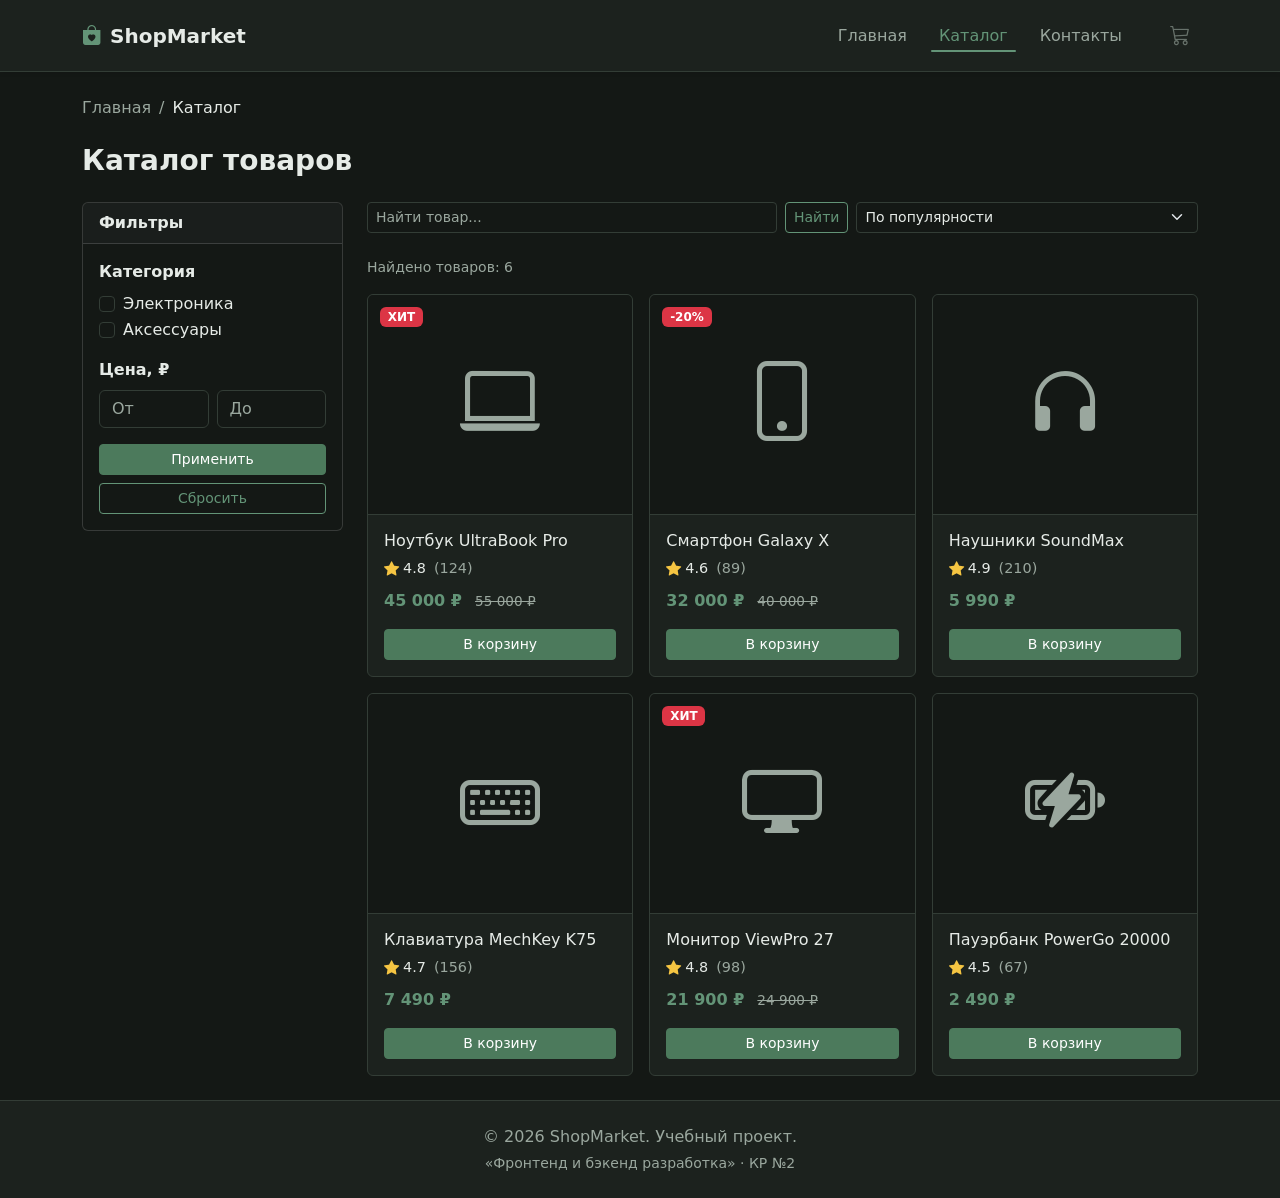
==== catalog.html @ 03d2fe30 "1st version" ====
<!DOCTYPE html>
<html lang="ru" data-bs-theme="dark">
<head>
  <meta charset="UTF-8">
  <meta name="viewport" content="width=device-width, initial-scale=1.0">
  <title>Каталог — ShopMarket</title>
  <link href="https://cdn.jsdelivr.net/npm/bootstrap@5.3.2/dist/css/bootstrap.min.css" rel="stylesheet">
  <link rel="stylesheet" href="https://cdn.jsdelivr.net/npm/bootstrap-icons@1.11.1/font/bootstrap-icons.css">
  <link rel="stylesheet" href="css/custom.css">
</head>
<body>

  <!-- ШАПКА (идентична index.html) -->
  <nav class="navbar navbar-expand-lg fixed-top shadow-sm site-navbar" aria-label="Основная навигация">
    <div class="container">
      <a class="navbar-brand" href="index.html">
        <i class="bi bi-bag-heart-fill me-2"></i>ShopMarket
      </a>
      <button class="navbar-toggler" type="button" data-bs-toggle="collapse" data-bs-target="#mainNavbar"
              aria-controls="mainNavbar" aria-expanded="false" aria-label="Открыть меню">
        <span class="navbar-toggler-icon"></span>
      </button>
      <div class="collapse navbar-collapse" id="mainNavbar">
        <ul class="navbar-nav ms-auto align-items-lg-center gap-lg-3">
          <li class="nav-item"><a class="nav-link" href="index.html">Главная</a></li>
          <li class="nav-item"><a class="nav-link" href="catalog.html">Каталог</a></li>
          <li class="nav-item"><a class="nav-link" href="contacts.html">Контакты</a></li>
          <li class="nav-item ms-lg-3">
            <a class="nav-link cart-link d-flex align-items-center" href="order.html" aria-label="Корзина">
              <i class="bi bi-cart3 fs-5"></i>
              <span id="cart-count" class="badge rounded-pill bg-danger ms-1" style="display: none;">0</span>
            </a>
          </li>
        </ul>
      </div>
    </div>
  </nav>

  <main class="container my-4">
    <!-- ХЛЕБНЫЕ КРОШКИ -->
    <nav aria-label="breadcrumb" class="mb-4">
      <ol class="breadcrumb mb-0">
        <li class="breadcrumb-item"><a href="index.html" class="text-decoration-none">Главная</a></li>
        <li class="breadcrumb-item active">Каталог</li>
      </ol>
    </nav>

    <h1 class="h3 fw-bold mb-4">Каталог товаров</h1>

    <div class="row">
      <!-- ФИЛЬТРЫ -->
      <aside class="col-lg-3 mb-4">
        <div class="card sticky-sidebar">
          <div class="card-header fw-bold">Фильтры</div>
          <div class="card-body">
            <form id="filters-form">
              <div class="mb-3">
                <label class="form-label fw-semibold">Категория</label>
                <div class="form-check">
                  <input class="form-check-input" type="checkbox" name="category" value="electronics" id="cat-electronics">
                  <label class="form-check-label" for="cat-electronics">Электроника</label>
                </div>
                <div class="form-check">
                  <input class="form-check-input" type="checkbox" name="category" value="accessories" id="cat-accessories">
                  <label class="form-check-label" for="cat-accessories">Аксессуары</label>
                </div>
              </div>
              <div class="mb-3">
                <label class="form-label fw-semibold">Цена, ₽</label>
                <div class="d-flex gap-2">
                  <input type="number" class="form-control" id="price-from" placeholder="От">
                  <input type="number" class="form-control" id="price-to" placeholder="До">
                </div>
              </div>
              <button type="submit" class="btn btn-primary btn-sm w-100 mb-2">Применить</button>
              <button type="button" id="filters-reset" class="btn btn-outline-primary btn-sm w-100">Сбросить</button>
            </form>
          </div>
        </div>
      </aside>

      <!-- ТОВАРЫ -->
      <section class="col-lg-9">
        <div class="row g-2 align-items-center mb-4">
          <div class="col-sm-7">
            <form class="d-flex gap-2" role="search" onsubmit="return false;">
              <input class="form-control form-control-sm" type="search" id="catalog-search" placeholder="Найти товар...">
              <button class="btn btn-outline-primary btn-sm" type="submit">Найти</button>
            </form>
          </div>
          <div class="col-sm-5">
            <select class="form-select form-select-sm" id="catalog-sort">
              <option value="popular">По популярности</option>
              <option value="price-asc">Сначала дешевые</option>
              <option value="price-desc">Сначала дорогие</option>
            </select>
          </div>
        </div>

        <p class="small text-muted mb-3">Найдено товаров: <span id="catalog-count">6</span></p>

        <div class="row row-cols-1 row-cols-md-3 g-3" id="catalog-grid">
          <!-- Карточки генерируются через JavaScript -->
        </div>

        <div class="alert alert-secondary mt-4" id="catalog-empty" style="display: none;">
          Ничего не найдено. Измените запрос или сбросьте фильтры.
        </div>
      </section>
    </div>
  </main>

  <!-- ПОДВАЛ -->
  <footer class="site-footer py-4">
    <div class="container text-center">
      <p class="mb-1">&copy; 2026 ShopMarket. Учебный проект.</p>
      <p class="mb-0 small" style="color: var(--text-muted);">«Фронтенд и бэкенд разработка» · КР №2</p>
    </div>
  </footer>

  <!-- КНОПКА НАВЕРХ -->
  <button id="backToTop" class="back-to-top" type="button" aria-label="Вернуться наверх">
    <i class="bi bi-arrow-up"></i>
  </button>

  <!-- МОДАЛЬНОЕ ОКНО (идентично index.html) -->
  <div class="modal fade" id="orderModal" tabindex="-1" aria-labelledby="orderModalLabel" aria-hidden="true">
    <div class="modal-dialog modal-dialog-centered">
      <div class="modal-content">
        <div class="modal-header">
          <h5 class="modal-title" id="orderModalLabel">Оформление заказа</h5>
          <button type="button" class="btn-close" data-bs-dismiss="modal" aria-label="Закрыть"></button>
        </div>
        <div class="modal-body">
          <form id="orderForm" class="needs-validation" novalidate>
            <input type="hidden" id="selectedProduct" name="product">
            <div class="mb-3">
              <label for="orderName" class="form-label">Ваше имя</label>
              <input type="text" class="form-control" id="orderName" required minlength="2">
              <div class="invalid-feedback">Введите имя (минимум 2 символа).</div>
            </div>
            <div class="mb-3">
              <label for="orderPhone" class="form-label">Телефон</label>
              <input type="tel" class="form-control" id="orderPhone" placeholder="+7 (999) 000-00-00" pattern="^\+7 \(\d{3}\) \d{3}-\d{2}-\d{2}$" required>
              <div class="invalid-feedback">Формат: +7 (999) 000-00-00</div>
            </div>
            <div class="mb-3 form-check">
              <input type="checkbox" class="form-check-input" id="orderAgreement" required>
              <label class="form-check-label" for="orderAgreement">Согласен на обработку персональных данных</label>
              <div class="invalid-feedback">Необходимо ваше согласие.</div>
            </div>
            <button type="submit" class="btn btn-primary w-100">Подтвердить заказ</button>
          </form>
        </div>
      </div>
    </div>
  </div>

  <!-- TOAST -->
  <div class="toast-container">
    <div id="successToast" class="toast align-items-center text-white border-0" role="alert">
      <div class="d-flex">
        <div class="toast-body"><i class="bi bi-check-circle-fill me-2"></i>Товар добавлен в корзину!</div>
        <button type="button" class="btn-close btn-close-white me-2 m-auto" data-bs-dismiss="toast"></button>
      </div>
    </div>
  </div>

  <!-- СКРИПТЫ -->
  <script src="https://cdn.jsdelivr.net/npm/bootstrap@5.3.2/dist/js/bootstrap.bundle.min.js"></script>
  <script src="js/products.js"></script>
  <script src="js/cart.js"></script>
  <script src="js/main.js"></script>
</body>
</html>
---- css/custom.css ----
:root {
  --bg: #141815;
  --surface: #1c221e;
  --surface-2: #232b26;
  --border: #333d36;
  --text: #e6ebe7;
  --muted: #9aa79e;
  --accent: #4c7a5c;
  --accent-hover: #639477;
  --accent-soft: #24352a;
  --danger: #b85c5c;
  --header-h: 72px;

  /* Подключаем палитру к переменным Bootstrap */
  --bs-primary: #4c7a5c;
  --bs-primary-rgb: 76, 122, 92;
  --bs-link-color: var(--accent-hover);
  --bs-link-color-rgb: 99, 148, 119;
  --bs-link-hover-color: #7fb094;
  --bs-body-bg: var(--bg);
  --bs-body-color: var(--text);
  --bs-border-color: var(--border);
  --bs-secondary-color: var(--muted);
  --bs-emphasis-color: var(--text);
}

html { scroll-padding-top: calc(var(--header-h) + 16px); }

body {
  padding-top: var(--header-h);
  background-color: var(--bg);
  color: var(--text);
  display: flex;
  flex-direction: column;
  min-height: 100vh;
}

main { flex: 1 0 auto; }
footer { flex-shrink: 0; }
[hidden] { display: none !important; }

.text-muted { color: var(--muted) !important; }
.lead { color: var(--muted); }

/* Ссылки в контенте */
a { color: var(--accent-hover); }
a:hover { color: #7fb094; }

/* === 1. ЕДИНАЯ ШАПКА === */
.site-navbar {
  min-height: var(--header-h);
  background-color: var(--surface) !important;
  border-bottom: 1px solid var(--border);
}
.site-navbar .navbar-brand { color: var(--text); font-weight: 700; }
.site-navbar .navbar-brand i { color: var(--accent-hover); }
.site-navbar .nav-link { color: var(--muted); transition: color .2s; }
.site-navbar .nav-link:hover,
.site-navbar .nav-link:focus-visible { color: var(--text); }
.site-navbar .nav-link.active,
.site-navbar .nav-link[aria-current="page"] {
  color: var(--accent-hover);
  /* font-weight не меняем — иначе пункт "прыгает" по ширине */
  position: relative;
}
.site-navbar .nav-link.active::after,
.site-navbar .nav-link[aria-current="page"]::after {
  content: "";
  position: absolute;
  left: 0;
  right: 0;
  bottom: 4px;
  height: 2px;
  background-color: var(--accent-hover);
  border-radius: 2px;
}

.site-navbar .nav-link:focus-visible {
  outline: 2px solid var(--accent-hover);
  outline-offset: 4px;
  border-radius: 4px;
}
.site-navbar .navbar-toggler { border-color: var(--border); }

.cart-link { color: var(--muted) !important; opacity: 0.6; transition: opacity 0.2s, color .2s; }
.cart-link:hover { opacity: 1; color: var(--text) !important; }

/* === 2. КНОПКИ === */
.btn-primary {
  --bs-btn-bg: var(--accent);
  --bs-btn-border-color: var(--accent);
  --bs-btn-hover-bg: var(--accent-hover);
  --bs-btn-hover-border-color: var(--accent-hover);
  --bs-btn-active-bg: #3e6549;
  --bs-btn-active-border-color: #3e6549;
  --bs-btn-disabled-bg: var(--accent);
  --bs-btn-disabled-border-color: var(--accent);
  --bs-btn-focus-shadow-rgb: 99, 148, 119;
}

.btn-outline-primary {
  --bs-btn-color: var(--accent-hover);
  --bs-btn-border-color: var(--accent-hover);
  --bs-btn-hover-bg: var(--accent);
  --bs-btn-hover-border-color: var(--accent);
  --bs-btn-hover-color: #fff;
  --bs-btn-active-bg: #3e6549;
  --bs-btn-active-border-color: #3e6549;
  --bs-btn-active-color: #fff;
  --bs-btn-focus-shadow-rgb: 99, 148, 119;
}

/* === 3. ХЛЕБНЫЕ КРОШКИ === */
.breadcrumb-item a { color: var(--muted); transition: color .2s; }
.breadcrumb-item a:hover { color: var(--accent-hover); }
.breadcrumb-item.active { color: var(--text); }
.breadcrumb-item + .breadcrumb-item::before { color: var(--muted); }

/* === 4. КАРТОЧКИ ТОВАРОВ === */
.product-card {
  overflow: hidden;
  background-color: var(--surface);
  border: 1px solid var(--border);
  transition: transform 0.18s ease, border-color 0.18s ease, box-shadow 0.18s ease;
}
.product-card:hover {
  transform: translateY(-3px);
  border-color: var(--accent-hover);
  box-shadow: 0 8px 24px rgba(0, 0, 0, .35);
}

.product-image-placeholder {
  height: 220px;
  display: flex;
  align-items: center;
  justify-content: center;
  background-color: var(--bg);
  border-bottom: 1px solid var(--border);
  text-decoration: none;
  border-top-left-radius: calc(var(--bs-border-radius) - 1px);
  border-top-right-radius: calc(var(--bs-border-radius) - 1px);
  transition: background-color .18s ease;
}
.product-image-placeholder:hover { background-color: var(--accent-soft); }

.product-image-placeholder .bi {
  font-size: 5rem;
  color: var(--muted) !important;
  transition: color .18s ease, transform .18s ease;
}
.product-image-placeholder:hover .bi {
  color: var(--accent-hover) !important;
  transform: scale(1.05);
}

.product-badge {
  position: absolute;
  top: 12px;
  left: 12px;
  z-index: 2;
}

.price { color: var(--accent-hover); font-weight: 700; }
.old-price { color: var(--muted); text-decoration: line-through; font-size: 0.85rem; }

.product-card h3 a,
.product-card .text-reset { transition: color .18s; }
.product-card:hover h3 a { color: var(--accent-hover) !important; }

.product-rating {
  display: inline-flex;
  align-items: center;
  gap: 4px;
  font-size: 0.9rem;
}
.product-rating .bi-star-fill {
  color: #f5c542;
  font-size: 0.95rem;
}

/* === 5. КНОПКА "НАВЕРХ" === */
.back-to-top {
  position: fixed;
  right: 24px;
  bottom: 24px;
  width: 48px;
  height: 48px;
  border-radius: 50%;
  border: 1px solid var(--accent-hover);
  background-color: var(--accent);
  color: #fff;
  z-index: 1045;
  opacity: 0;
  visibility: hidden;
  transition: opacity 0.2s ease, visibility 0.2s ease, background-color 0.2s ease;
  display: flex;
  align-items: center;
  justify-content: center;
}
.back-to-top.is-visible {
  opacity: 1;
  visibility: visible;
}
.back-to-top:hover {
  background-color: var(--accent-hover);
  color: #fff;
}

/* === 6. ФОРМЫ === */
.form-control, .form-select {
  background-color: var(--bg);
  border-color: var(--border);
  color: var(--text);
}
.form-control:focus, .form-select:focus {
  background-color: var(--bg);
  border-color: var(--accent-hover);
  color: var(--text);
  box-shadow: 0 0 0 0.2rem rgba(99, 148, 119, 0.25);
}
.form-label, .form-check-label { color: var(--text); }
.form-text { color: var(--muted); }

.form-check-input:checked {
  background-color: var(--accent);
  border-color: var(--accent);
}
.form-check-input:focus {
  border-color: var(--accent-hover);
  box-shadow: 0 0 0 .2rem rgba(99, 148, 119, .25);
}
.form-check-input:checked:focus {
  box-shadow: 0 0 0 .2rem rgba(99, 148, 119, .35);
}

/* === 7. МОДАЛКИ === */
.modal-content {
  background-color: var(--surface);
  border: 1px solid var(--border);
  color: var(--text);
}
.modal-header, .modal-footer { border-color: var(--border); }
.btn-close { filter: invert(1) grayscale(100%) brightness(200%); }

/* === 8. TOAST === */
.toast-container {
  position: fixed;
  top: calc(var(--header-h) + 12px);
  right: 16px;
  z-index: 1090;
}
.toast {
  background-color: var(--accent-soft);
  border: 1px solid var(--accent-hover);
  color: var(--text);
}

/* === 9. ПОДВАЛ === */
.site-footer {
  background-color: var(--surface);
  border-top: 1px solid var(--border);
  color: var(--muted);
}

/* === STICKY-ФИЛЬТР В КАТАЛОГЕ === */
.sticky-sidebar {
  position: sticky;
  top: calc(var(--header-h) + 16px);
  /* не даём карточке растягиваться на всю высоту колонки */
  align-self: flex-start;
}

/* На узких экранах sticky отключаем — фильтр и так идёт сверху */
@media (max-width: 991.98px) {
  .sticky-sidebar {
    position: static;
    top: auto;
  }
}
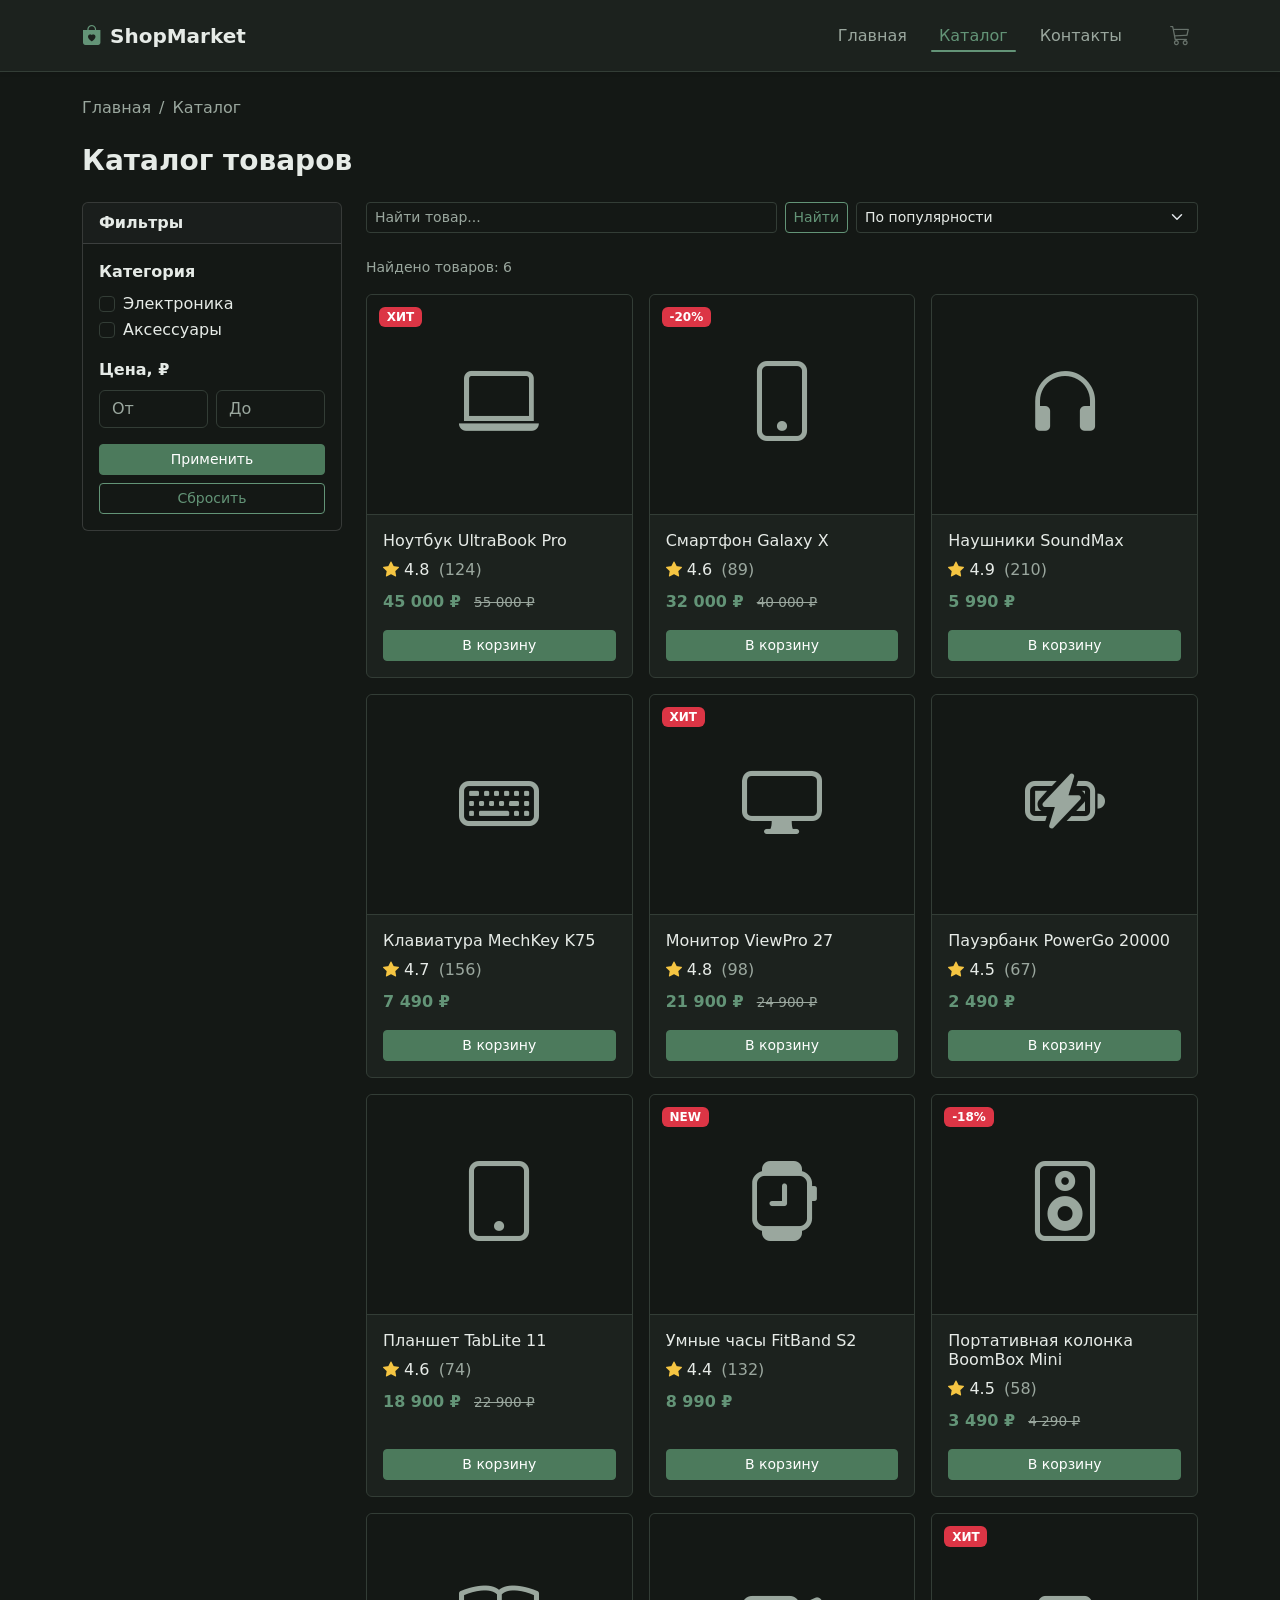
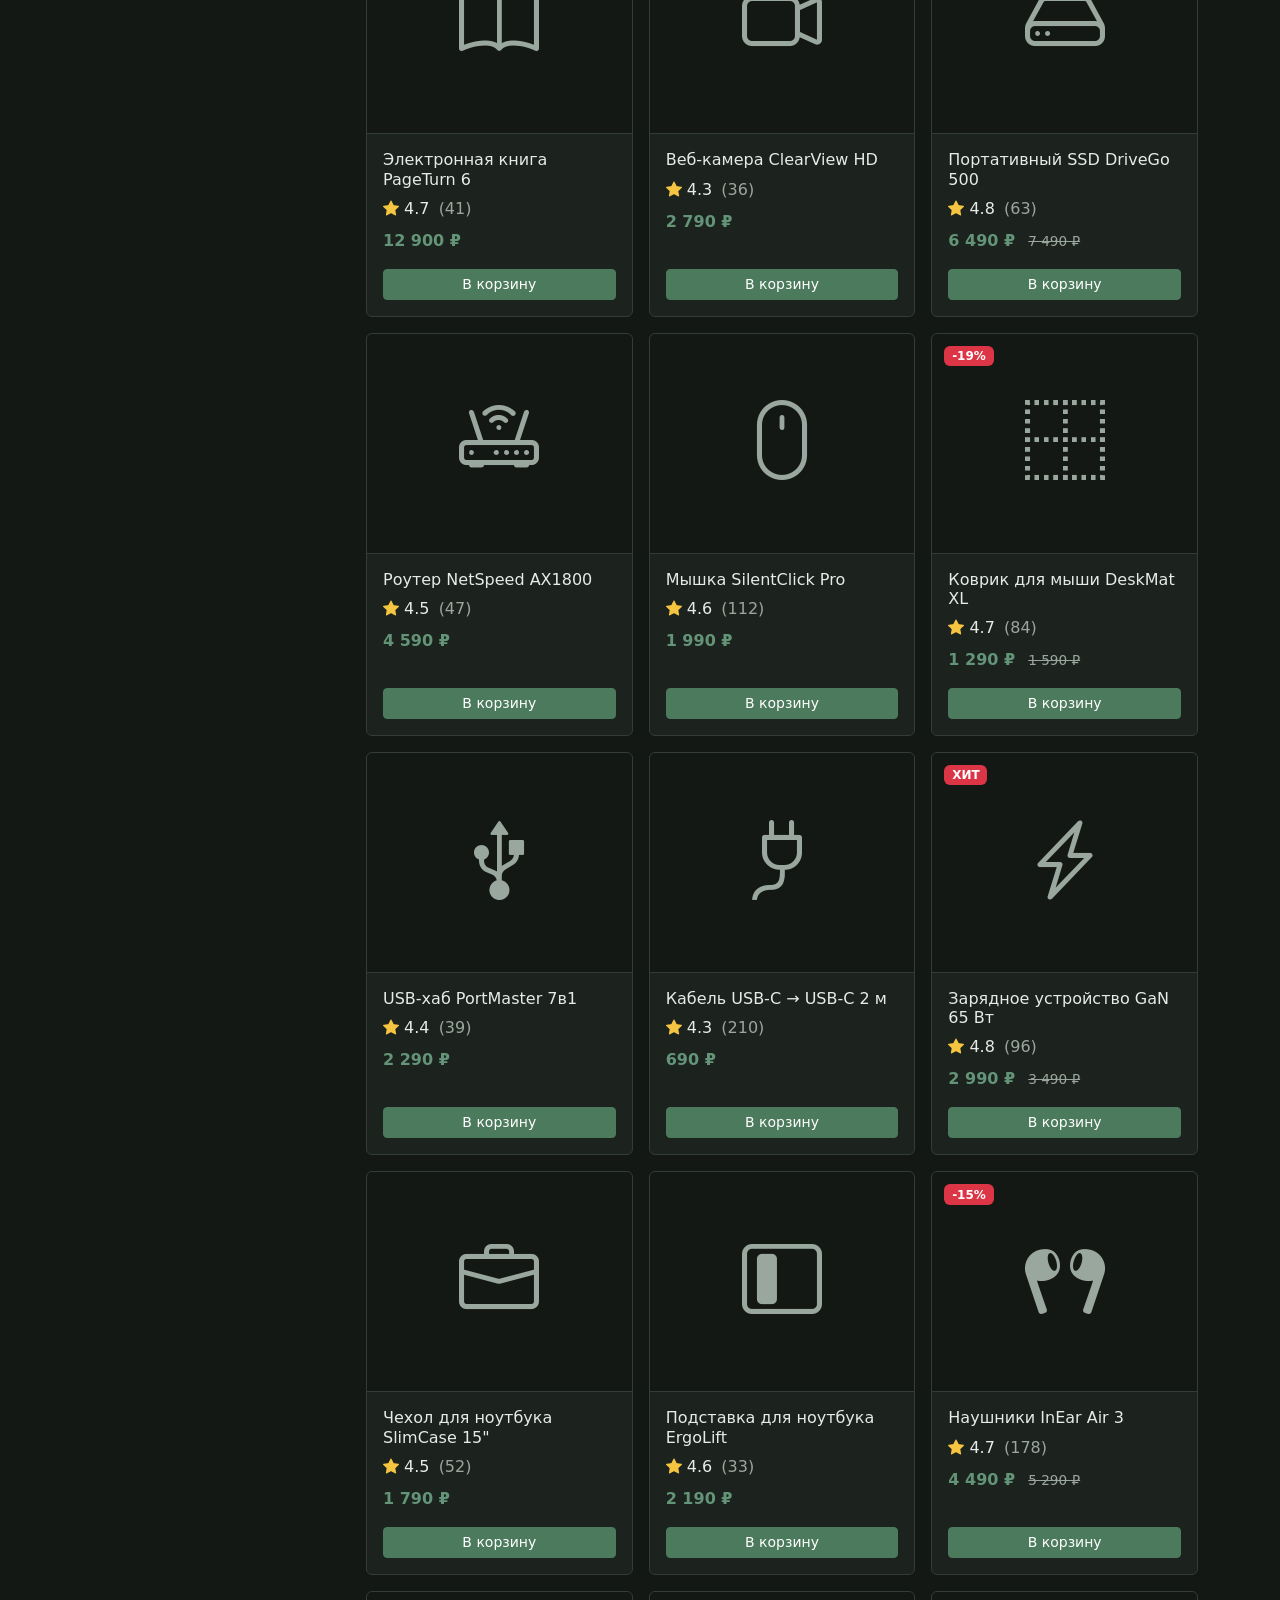
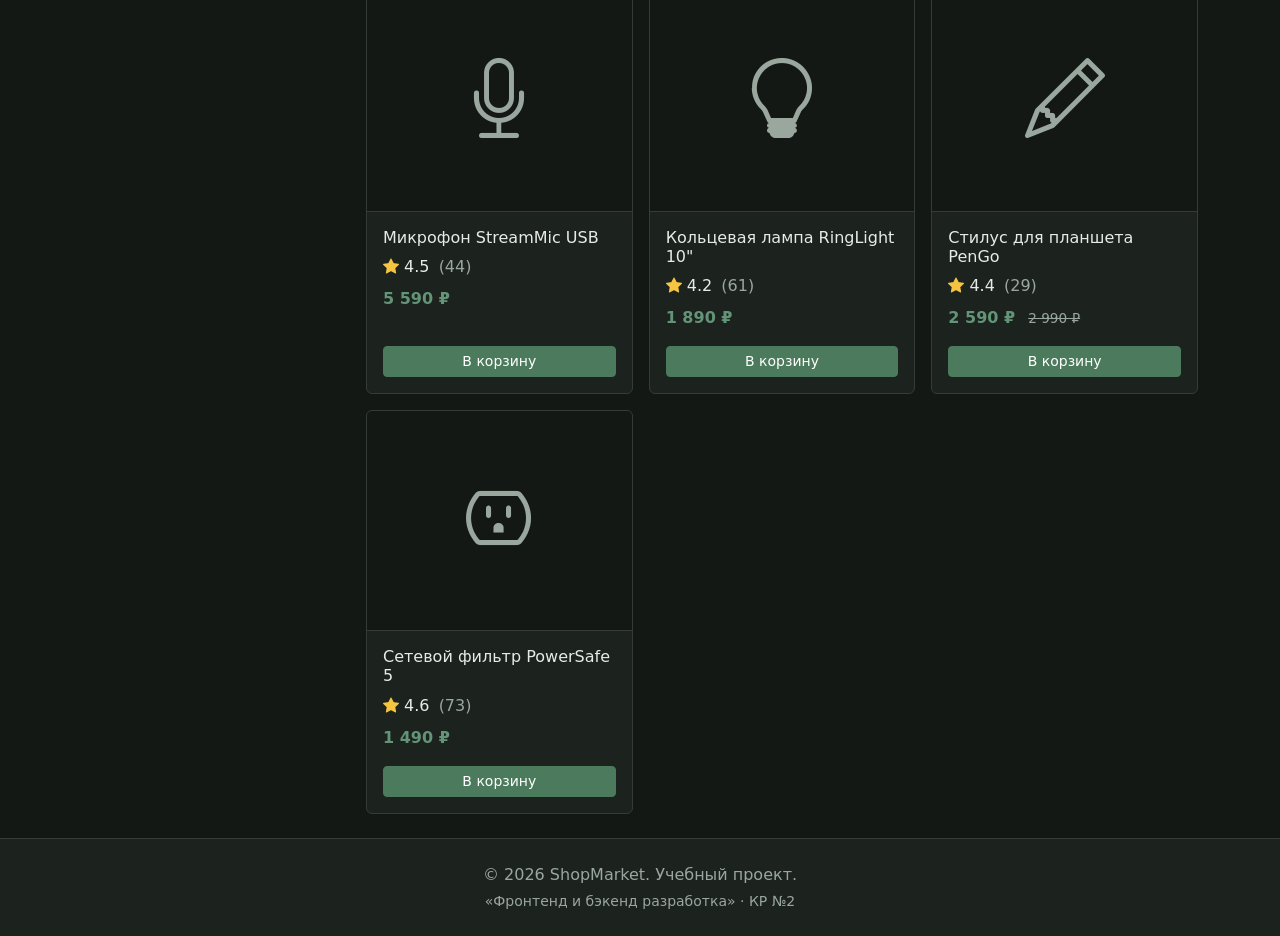
==== commit 0ffdf556: "5 & 6 done" ====
--- a/catalog.html
+++ b/catalog.html
@@ -3,6 +3,7 @@
 <head>
   <meta charset="UTF-8">
   <meta name="viewport" content="width=device-width, initial-scale=1.0">
+  <meta name="description" content="Каталог товаров учебного интернет-магазина ShopMarket.">
   <title>Каталог — ShopMarket</title>
   <link href="https://cdn.jsdelivr.net/npm/bootstrap@5.3.2/dist/css/bootstrap.min.css" rel="stylesheet">
   <link rel="stylesheet" href="https://cdn.jsdelivr.net/npm/bootstrap-icons@1.11.1/font/bootstrap-icons.css">
@@ -10,23 +11,22 @@
 </head>
 <body>
 
-  <!-- ШАПКА (идентична index.html) -->
   <nav class="navbar navbar-expand-lg fixed-top shadow-sm site-navbar" aria-label="Основная навигация">
     <div class="container">
-      <a class="navbar-brand" href="index.html">
+      <a class="navbar-brand site-navbar__brand" href="index.html">
         <i class="bi bi-bag-heart-fill me-2"></i>ShopMarket
       </a>
-      <button class="navbar-toggler" type="button" data-bs-toggle="collapse" data-bs-target="#mainNavbar"
+      <button class="navbar-toggler site-navbar__toggler" type="button" data-bs-toggle="collapse" data-bs-target="#mainNavbar"
               aria-controls="mainNavbar" aria-expanded="false" aria-label="Открыть меню">
         <span class="navbar-toggler-icon"></span>
       </button>
       <div class="collapse navbar-collapse" id="mainNavbar">
         <ul class="navbar-nav ms-auto align-items-lg-center gap-lg-3">
-          <li class="nav-item"><a class="nav-link" href="index.html">Главная</a></li>
-          <li class="nav-item"><a class="nav-link" href="catalog.html">Каталог</a></li>
-          <li class="nav-item"><a class="nav-link" href="contacts.html">Контакты</a></li>
+          <li class="nav-item"><a class="nav-link site-navbar__link" href="index.html">Главная</a></li>
+          <li class="nav-item"><a class="nav-link site-navbar__link" href="catalog.html">Каталог</a></li>
+          <li class="nav-item"><a class="nav-link site-navbar__link" href="contacts.html">Контакты</a></li>
           <li class="nav-item ms-lg-3">
-            <a class="nav-link cart-link d-flex align-items-center" href="order.html" aria-label="Корзина">
+            <a class="nav-link site-navbar__cart d-flex align-items-center" href="order.html" aria-label="Корзина">
               <i class="bi bi-cart3 fs-5"></i>
               <span id="cart-count" class="badge rounded-pill bg-danger ms-1" style="display: none;">0</span>
             </a>
@@ -37,20 +37,18 @@
   </nav>
 
   <main class="container my-4">
-    <!-- ХЛЕБНЫЕ КРОШКИ -->
     <nav aria-label="breadcrumb" class="mb-4">
       <ol class="breadcrumb mb-0">
-        <li class="breadcrumb-item"><a href="index.html" class="text-decoration-none">Главная</a></li>
-        <li class="breadcrumb-item active">Каталог</li>
+        <li class="breadcrumb-item"><a href="index.html" class="text-decoration-none breadcrumbs__link">Главная</a></li>
+        <li class="breadcrumb-item active breadcrumbs__current">Каталог</li>
       </ol>
     </nav>
 
     <h1 class="h3 fw-bold mb-4">Каталог товаров</h1>
 
-    <div class="row">
-      <!-- ФИЛЬТРЫ -->
-      <aside class="col-lg-3 mb-4">
-        <div class="card sticky-sidebar">
+    <section class="catalog">
+      <aside class="catalog__filters">
+        <div class="card catalog__sidebar">
           <div class="card-header fw-bold">Фильтры</div>
           <div class="card-body">
             <form id="filters-form">
@@ -79,8 +77,7 @@
         </div>
       </aside>
 
-      <!-- ТОВАРЫ -->
-      <section class="col-lg-9">
+      <div class="catalog__products">
         <div class="row g-2 align-items-center mb-4">
           <div class="col-sm-7">
             <form class="d-flex gap-2" role="search" onsubmit="return false;">
@@ -99,31 +96,28 @@
 
         <p class="small text-muted mb-3">Найдено товаров: <span id="catalog-count">6</span></p>
 
-        <div class="row row-cols-1 row-cols-md-3 g-3" id="catalog-grid">
+        <div class="catalog__grid" id="catalog-grid">
           <!-- Карточки генерируются через JavaScript -->
         </div>
 
         <div class="alert alert-secondary mt-4" id="catalog-empty" style="display: none;">
           Ничего не найдено. Измените запрос или сбросьте фильтры.
         </div>
-      </section>
-    </div>
+      </div>
+    </section>
   </main>
 
-  <!-- ПОДВАЛ -->
   <footer class="site-footer py-4">
     <div class="container text-center">
       <p class="mb-1">&copy; 2026 ShopMarket. Учебный проект.</p>
-      <p class="mb-0 small" style="color: var(--text-muted);">«Фронтенд и бэкенд разработка» · КР №2</p>
+      <p class="mb-0 small site-footer__text">«Фронтенд и бэкенд разработка» · КР №2</p>
     </div>
   </footer>
 
-  <!-- КНОПКА НАВЕРХ -->
   <button id="backToTop" class="back-to-top" type="button" aria-label="Вернуться наверх">
     <i class="bi bi-arrow-up"></i>
   </button>
 
-  <!-- МОДАЛЬНОЕ ОКНО (идентично index.html) -->
   <div class="modal fade" id="orderModal" tabindex="-1" aria-labelledby="orderModalLabel" aria-hidden="true">
     <div class="modal-dialog modal-dialog-centered">
       <div class="modal-content">
@@ -156,7 +150,6 @@
     </div>
   </div>
 
-  <!-- TOAST -->
   <div class="toast-container">
     <div id="successToast" class="toast align-items-center text-white border-0" role="alert">
       <div class="d-flex">
@@ -166,7 +159,6 @@
     </div>
   </div>
 
-  <!-- СКРИПТЫ -->
   <script src="https://cdn.jsdelivr.net/npm/bootstrap@5.3.2/dist/js/bootstrap.bundle.min.js"></script>
   <script src="js/products.js"></script>
   <script src="js/cart.js"></script>
--- a/css/custom.css
+++ b/css/custom.css
@@ -46,25 +46,25 @@
 a { color: var(--accent-hover); }
 a:hover { color: #7fb094; }
 
-/* === 1. ЕДИНАЯ ШАПКА === */
+/* === 1. ШАПКА (блок site-navbar) === */
 .site-navbar {
   min-height: var(--header-h);
   background-color: var(--surface) !important;
   border-bottom: 1px solid var(--border);
 }
-.site-navbar .navbar-brand { color: var(--text); font-weight: 700; }
-.site-navbar .navbar-brand i { color: var(--accent-hover); }
-.site-navbar .nav-link { color: var(--muted); transition: color .2s; }
-.site-navbar .nav-link:hover,
-.site-navbar .nav-link:focus-visible { color: var(--text); }
-.site-navbar .nav-link.active,
-.site-navbar .nav-link[aria-current="page"] {
+.site-navbar__brand { color: var(--text); font-weight: 700; }
+.site-navbar__brand i { color: var(--accent-hover); }
+.site-navbar__link {
+  color: var(--muted);
+  transition: color .2s;
+}
+.site-navbar__link:hover,
+.site-navbar__link:focus-visible { color: var(--text); }
+.site-navbar__link--active {
   color: var(--accent-hover);
-  /* font-weight не меняем — иначе пункт "прыгает" по ширине */
   position: relative;
 }
-.site-navbar .nav-link.active::after,
-.site-navbar .nav-link[aria-current="page"]::after {
+.site-navbar__link--active::after {
   content: "";
   position: absolute;
   left: 0;
@@ -74,18 +74,45 @@
   background-color: var(--accent-hover);
   border-radius: 2px;
 }
-
-.site-navbar .nav-link:focus-visible {
+.site-navbar__link:focus-visible {
   outline: 2px solid var(--accent-hover);
   outline-offset: 4px;
   border-radius: 4px;
 }
-.site-navbar .navbar-toggler { border-color: var(--border); }
-
-.cart-link { color: var(--muted) !important; opacity: 0.6; transition: opacity 0.2s, color .2s; }
-.cart-link:hover { opacity: 1; color: var(--text) !important; }
-
-/* === 2. КНОПКИ === */
+.site-navbar__toggler { border-color: var(--border); }
+
+.site-navbar__cart {
+  color: var(--muted) !important;
+  opacity: 0.6;
+  transition: opacity 0.2s, color .2s;
+}
+.site-navbar__cart:hover {
+  opacity: 1;
+  color: var(--text) !important;
+}
+/* Активная корзина: подчёркиваем только иконку */
+.site-navbar__cart.site-navbar__link--active {
+  color: var(--accent-hover) !important;
+  opacity: 1;
+}
+.site-navbar__cart.site-navbar__link--active::after {
+  display: none; /* убираем общее подчёркивание */
+}
+.site-navbar__cart.site-navbar__link--active .bi {
+  position: relative;
+}
+.site-navbar__cart.site-navbar__link--active .bi::after {
+  content: "";
+  position: absolute;
+  left: -4px;
+  right: -4px;
+  bottom: -6px;
+  height: 2px;
+  background-color: var(--accent-hover);
+  border-radius: 2px;
+}
+
+/* === 2. КНОПКИ (тема Bootstrap — оставляем как есть) === */
 .btn-primary {
   --bs-btn-bg: var(--accent);
   --bs-btn-border-color: var(--accent);
@@ -110,13 +137,12 @@
   --bs-btn-focus-shadow-rgb: 99, 148, 119;
 }
 
-/* === 3. ХЛЕБНЫЕ КРОШКИ === */
-.breadcrumb-item a { color: var(--muted); transition: color .2s; }
-.breadcrumb-item a:hover { color: var(--accent-hover); }
-.breadcrumb-item.active { color: var(--text); }
-.breadcrumb-item + .breadcrumb-item::before { color: var(--muted); }
-
-/* === 4. КАРТОЧКИ ТОВАРОВ === */
+/* === 3. ХЛЕБНЫЕ КРОШКИ (Bootstrap .breadcrumb оставляем, свои классы — для тем) === */
+.breadcrumbs__link { color: var(--muted); transition: color .2s; }
+.breadcrumbs__link:hover { color: var(--accent-hover); }
+.breadcrumbs__current { color: var(--text); }
+
+/* === 4. КАРТОЧКА ТОВАРА (блок product-card) === */
 .product-card {
   overflow: hidden;
   background-color: var(--surface);
@@ -129,7 +155,14 @@
   box-shadow: 0 8px 24px rgba(0, 0, 0, .35);
 }
 
-.product-image-placeholder {
+.product-card__badge {
+  position: absolute;
+  top: 12px;
+  left: 12px;
+  z-index: 2;
+}
+
+.product-card__image {
   height: 220px;
   display: flex;
   align-items: center;
@@ -141,44 +174,63 @@
   border-top-right-radius: calc(var(--bs-border-radius) - 1px);
   transition: background-color .18s ease;
 }
-.product-image-placeholder:hover { background-color: var(--accent-soft); }
-
-.product-image-placeholder .bi {
+.product-card__image:hover { background-color: var(--accent-soft); }
+
+.product-card__icon {
   font-size: 5rem;
   color: var(--muted) !important;
   transition: color .18s ease, transform .18s ease;
 }
-.product-image-placeholder:hover .bi {
+.product-card__image:hover .product-card__icon {
   color: var(--accent-hover) !important;
   transform: scale(1.05);
 }
 
-.product-badge {
-  position: absolute;
-  top: 12px;
-  left: 12px;
-  z-index: 2;
-}
-
-.price { color: var(--accent-hover); font-weight: 700; }
-.old-price { color: var(--muted); text-decoration: line-through; font-size: 0.85rem; }
-
-.product-card h3 a,
-.product-card .text-reset { transition: color .18s; }
-.product-card:hover h3 a { color: var(--accent-hover) !important; }
-
-.product-rating {
-  display: inline-flex;
-  align-items: center;
-  gap: 4px;
-  font-size: 0.9rem;
-}
-.product-rating .bi-star-fill {
-  color: #f5c542;
-  font-size: 0.95rem;
-}
-
-/* === 5. КНОПКА "НАВЕРХ" === */
+.product-card__title { transition: color .18s; }
+.product-card:hover .product-card__title { color: var(--accent-hover); }
+
+.product-card__rating .bi-star-fill { color: #f5c542; }
+
+.product-card__price { color: var(--accent-hover); font-weight: 700; }
+.product-card__old-price { color: var(--muted); text-decoration: line-through; font-size: 0.85rem; }
+
+/* === 5. КАТАЛОГ (блок catalog) === */
+.catalog {
+  display: grid;
+  grid-template-columns: 260px 1fr;
+  grid-template-areas: "filters products";
+  gap: 1.5rem;
+}
+.catalog__filters { grid-area: filters; }
+.catalog__products { grid-area: products; }
+.catalog__grid {
+  display: grid;
+  grid-template-columns: repeat(3, 1fr);
+  gap: 1rem;
+}
+
+.catalog__sidebar {
+  position: sticky;
+  top: calc(var(--header-h) + 16px);
+  align-self: flex-start;
+}
+
+@media (max-width: 991.98px) {
+  .catalog {
+    grid-template-columns: 1fr;
+    grid-template-areas:
+      "filters"
+      "products";
+  }
+  .catalog__grid { grid-template-columns: repeat(2, 1fr); }
+  .catalog__sidebar { position: static; top: auto; }
+}
+
+@media (max-width: 575.98px) {
+  .catalog__grid { grid-template-columns: 1fr; }
+}
+
+/* === 6. КНОПКА «НАВЕРХ» (блок back-to-top) === */
 .back-to-top {
   position: fixed;
   right: 24px;
@@ -197,7 +249,7 @@
   align-items: center;
   justify-content: center;
 }
-.back-to-top.is-visible {
+.back-to-top--visible {
   opacity: 1;
   visibility: visible;
 }
@@ -206,7 +258,7 @@
   color: #fff;
 }
 
-/* === 6. ФОРМЫ === */
+/* === 7. ФОРМЫ (Bootstrap-классы оставляем) === */
 .form-control, .form-select {
   background-color: var(--bg);
   border-color: var(--border);
@@ -233,7 +285,7 @@
   box-shadow: 0 0 0 .2rem rgba(99, 148, 119, .35);
 }
 
-/* === 7. МОДАЛКИ === */
+/* === 8. МОДАЛКИ (Bootstrap-классы оставляем) === */
 .modal-content {
   background-color: var(--surface);
   border: 1px solid var(--border);
@@ -242,7 +294,7 @@
 .modal-header, .modal-footer { border-color: var(--border); }
 .btn-close { filter: invert(1) grayscale(100%) brightness(200%); }
 
-/* === 8. TOAST === */
+/* === 9. TOAST (Bootstrap-классы оставляем) === */
 .toast-container {
   position: fixed;
   top: calc(var(--header-h) + 12px);
@@ -255,25 +307,10 @@
   color: var(--text);
 }
 
-/* === 9. ПОДВАЛ === */
+/* === 10. ПОДВАЛ (блок site-footer) === */
 .site-footer {
   background-color: var(--surface);
   border-top: 1px solid var(--border);
   color: var(--muted);
 }
-
-/* === STICKY-ФИЛЬТР В КАТАЛОГЕ === */
-.sticky-sidebar {
-  position: sticky;
-  top: calc(var(--header-h) + 16px);
-  /* не даём карточке растягиваться на всю высоту колонки */
-  align-self: flex-start;
-}
-
-/* На узких экранах sticky отключаем — фильтр и так идёт сверху */
-@media (max-width: 991.98px) {
-  .sticky-sidebar {
-    position: static;
-    top: auto;
-  }
-}+.site-footer__text { color: var(--muted); }
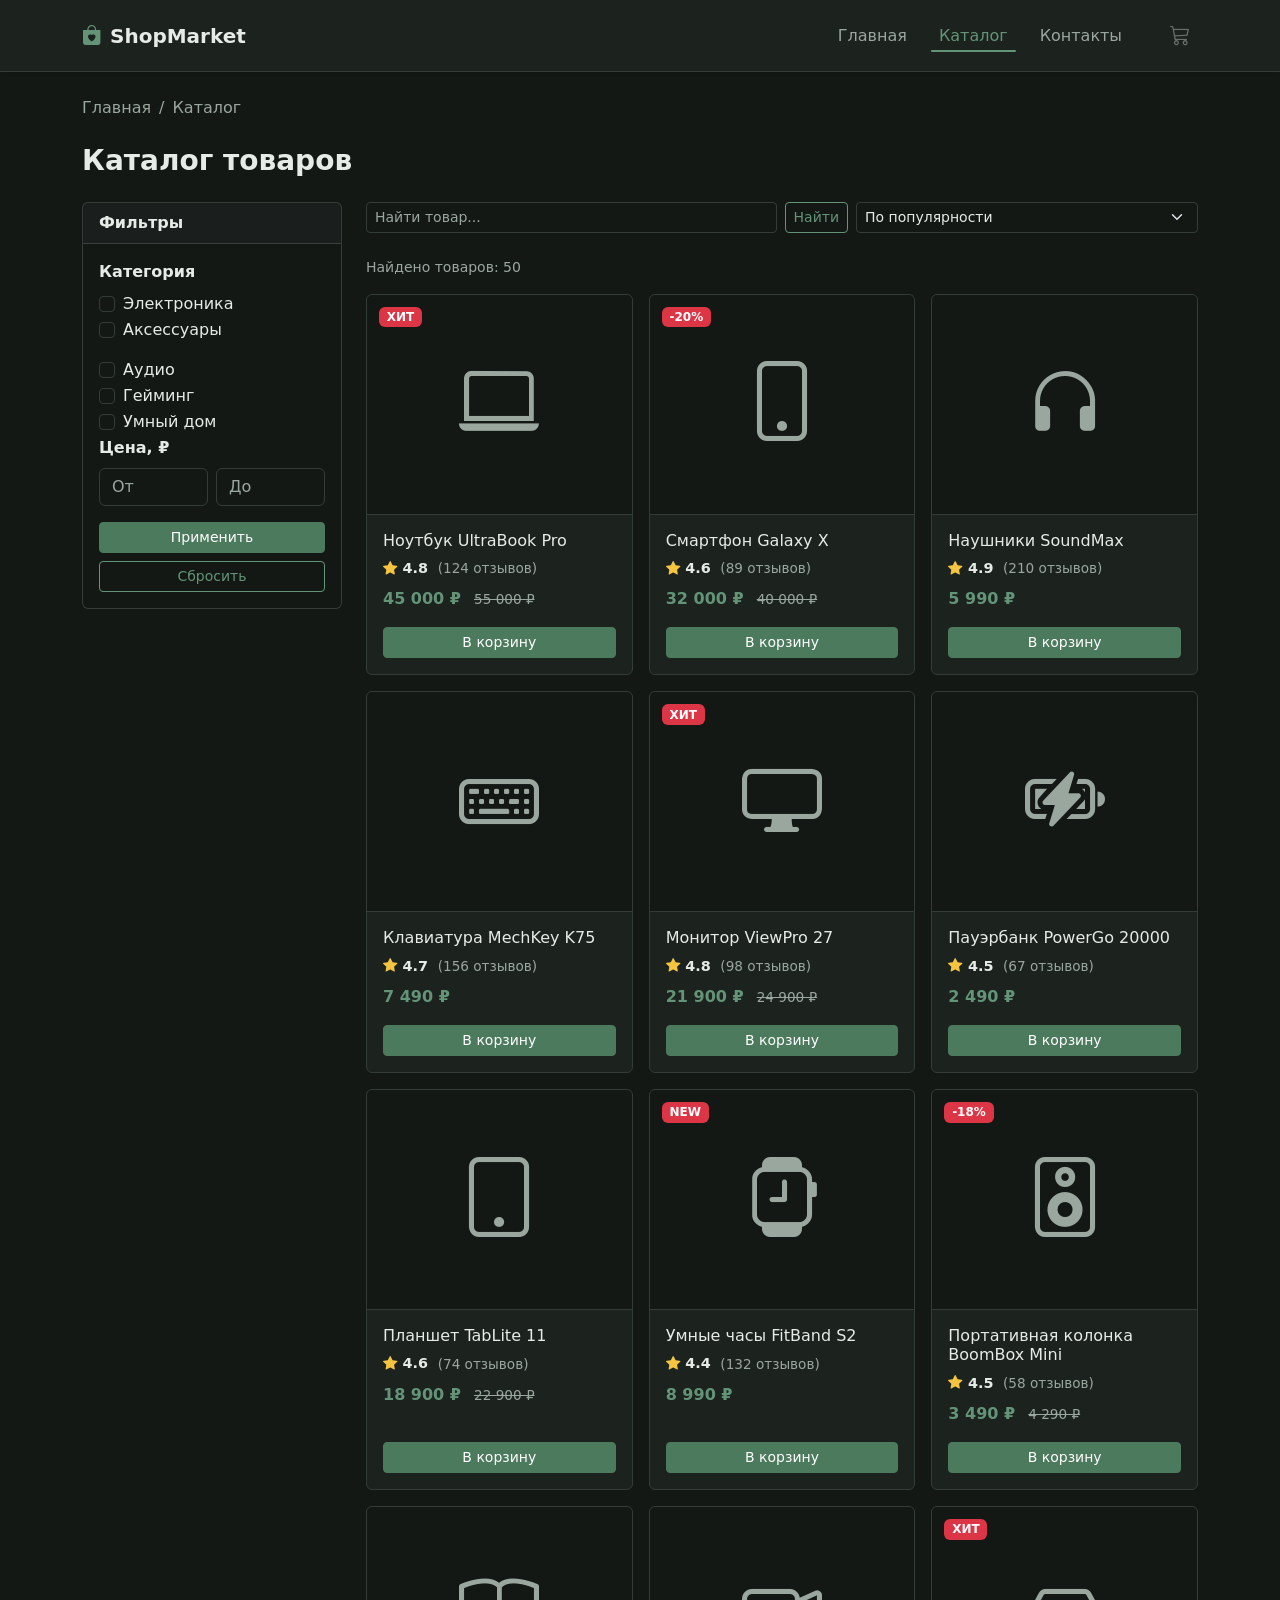
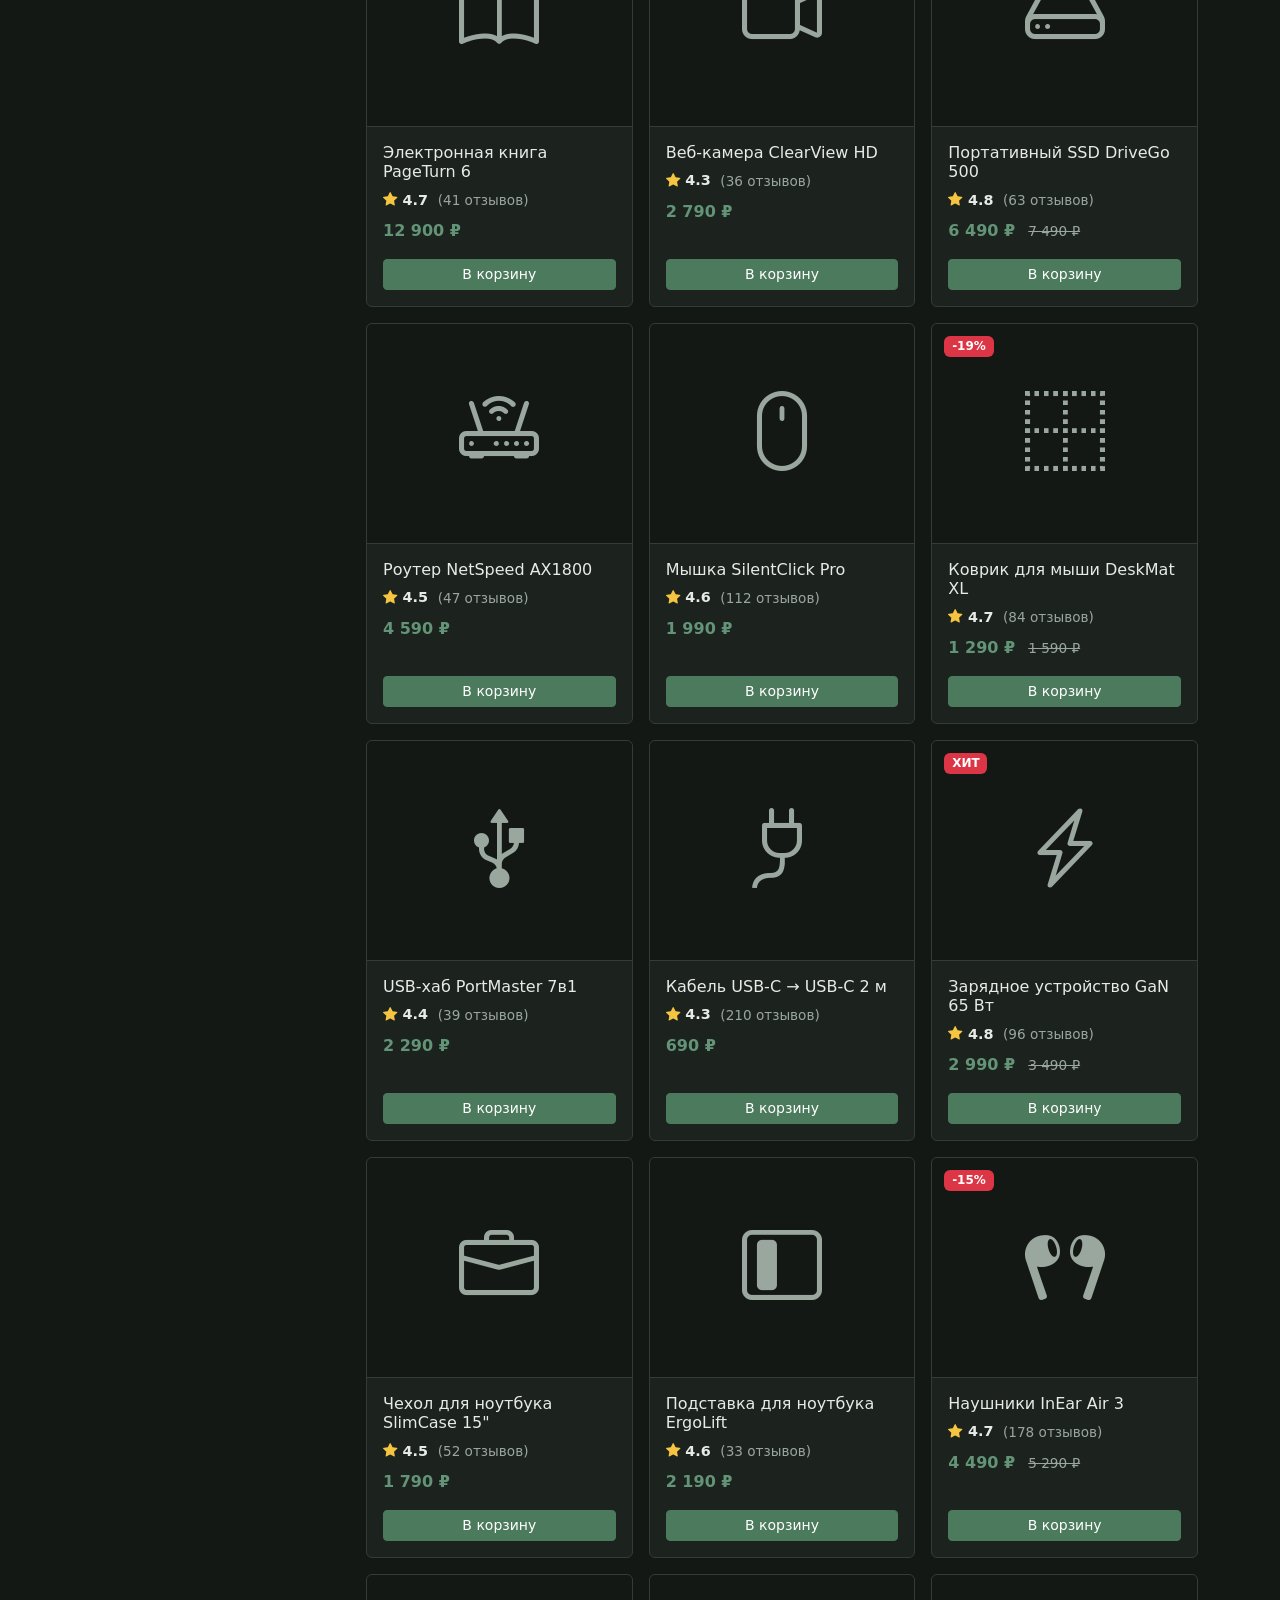
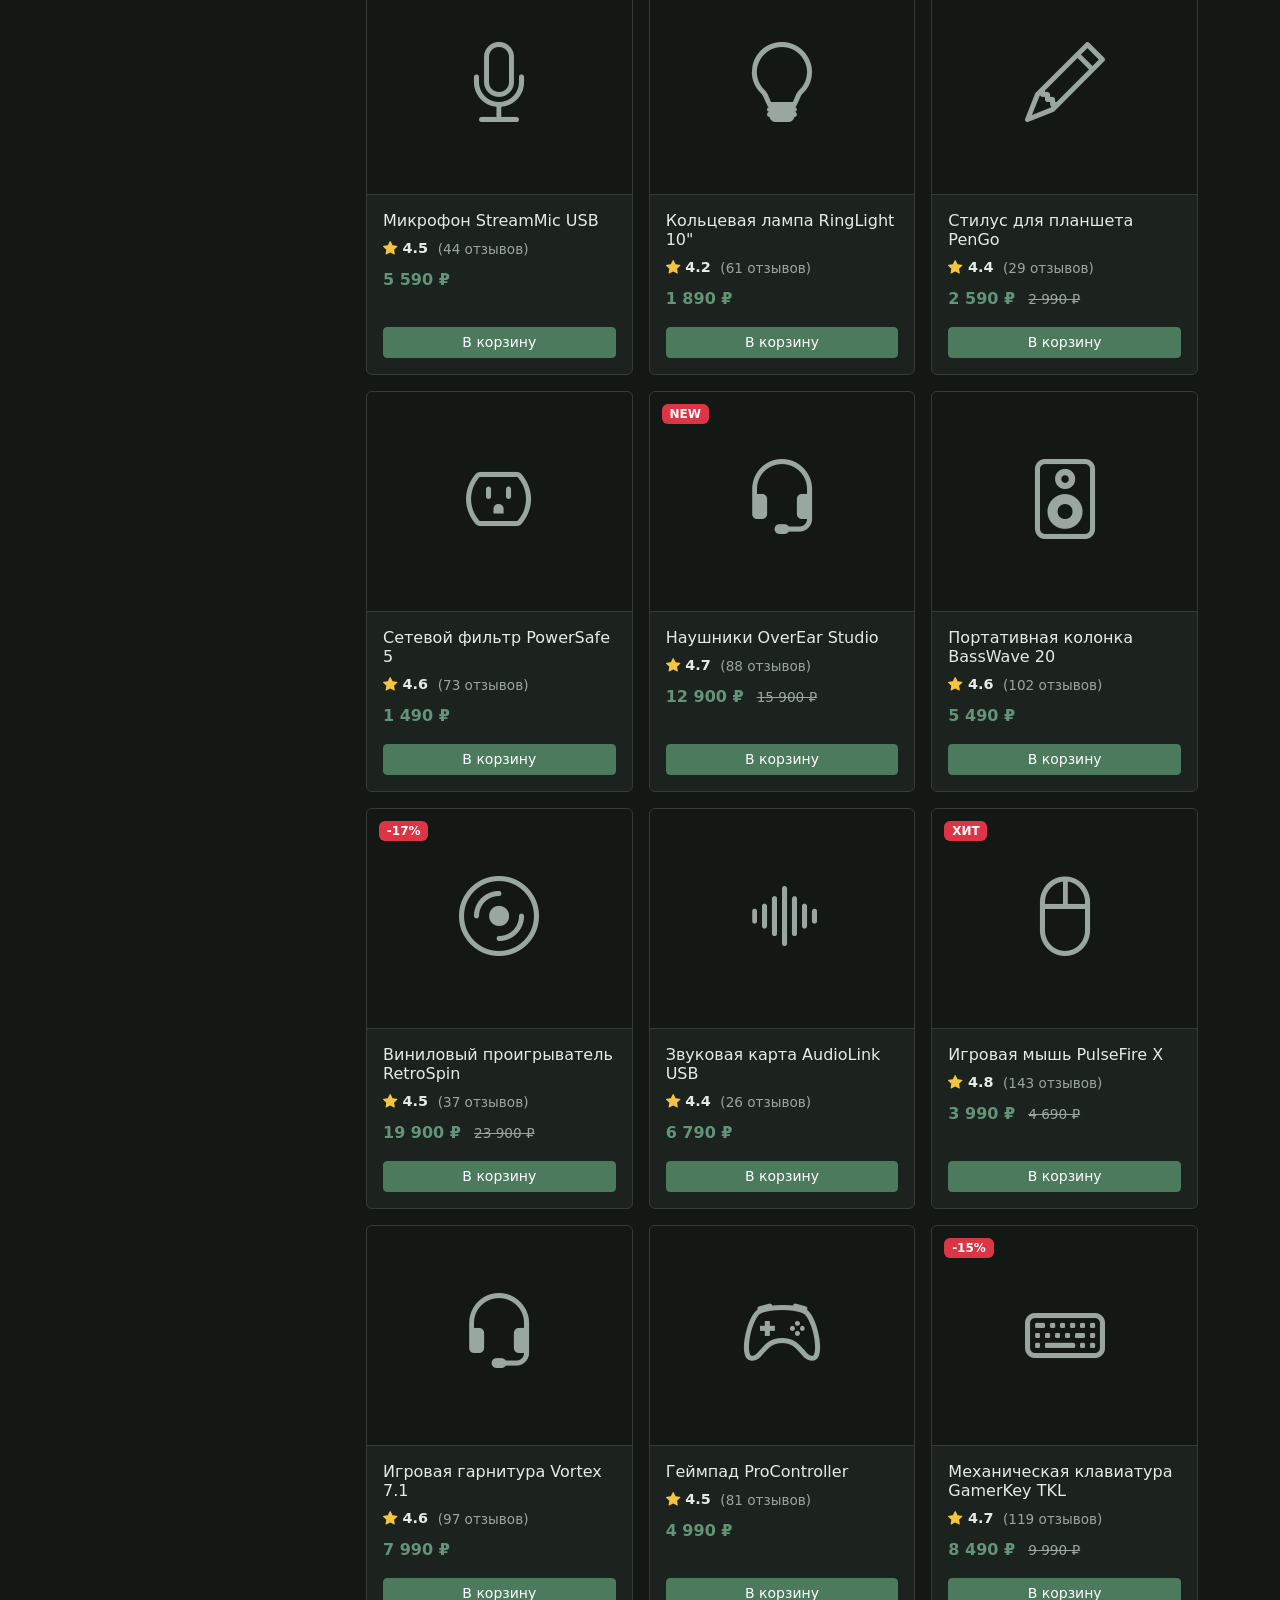
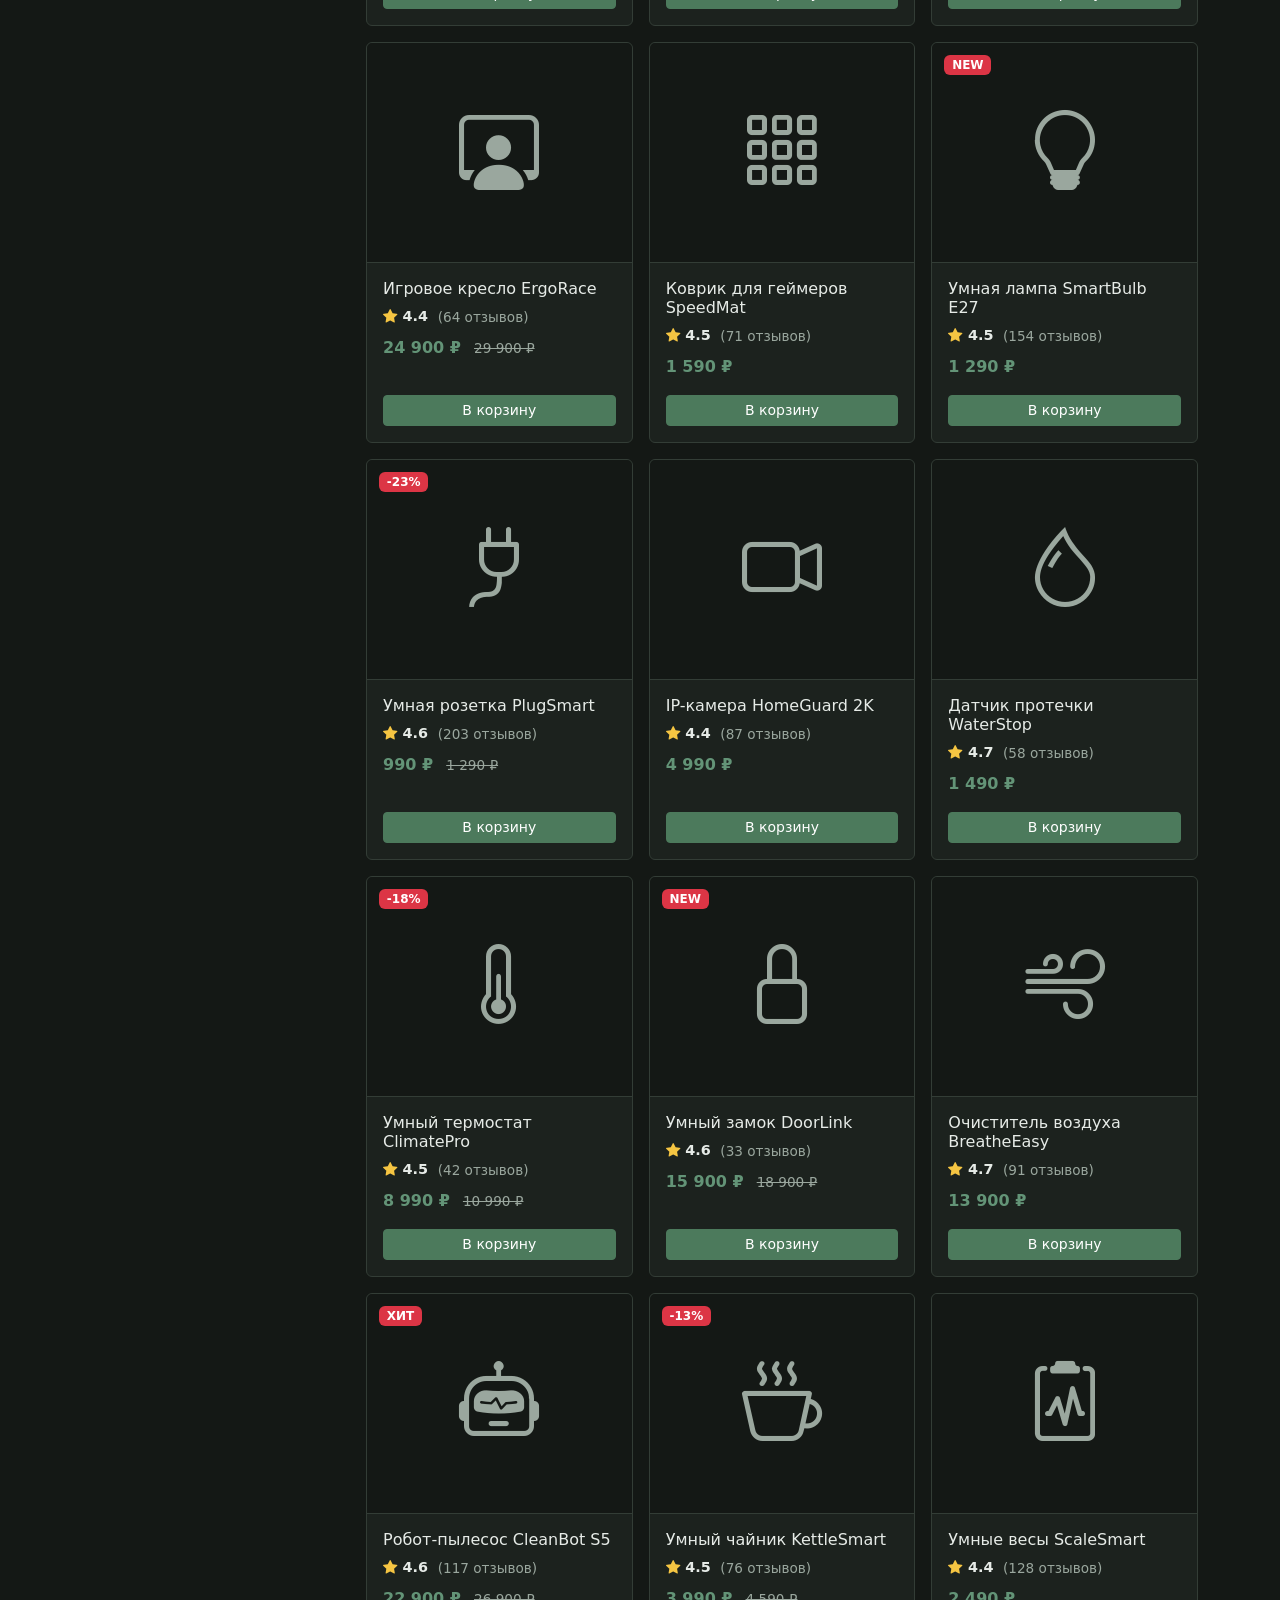
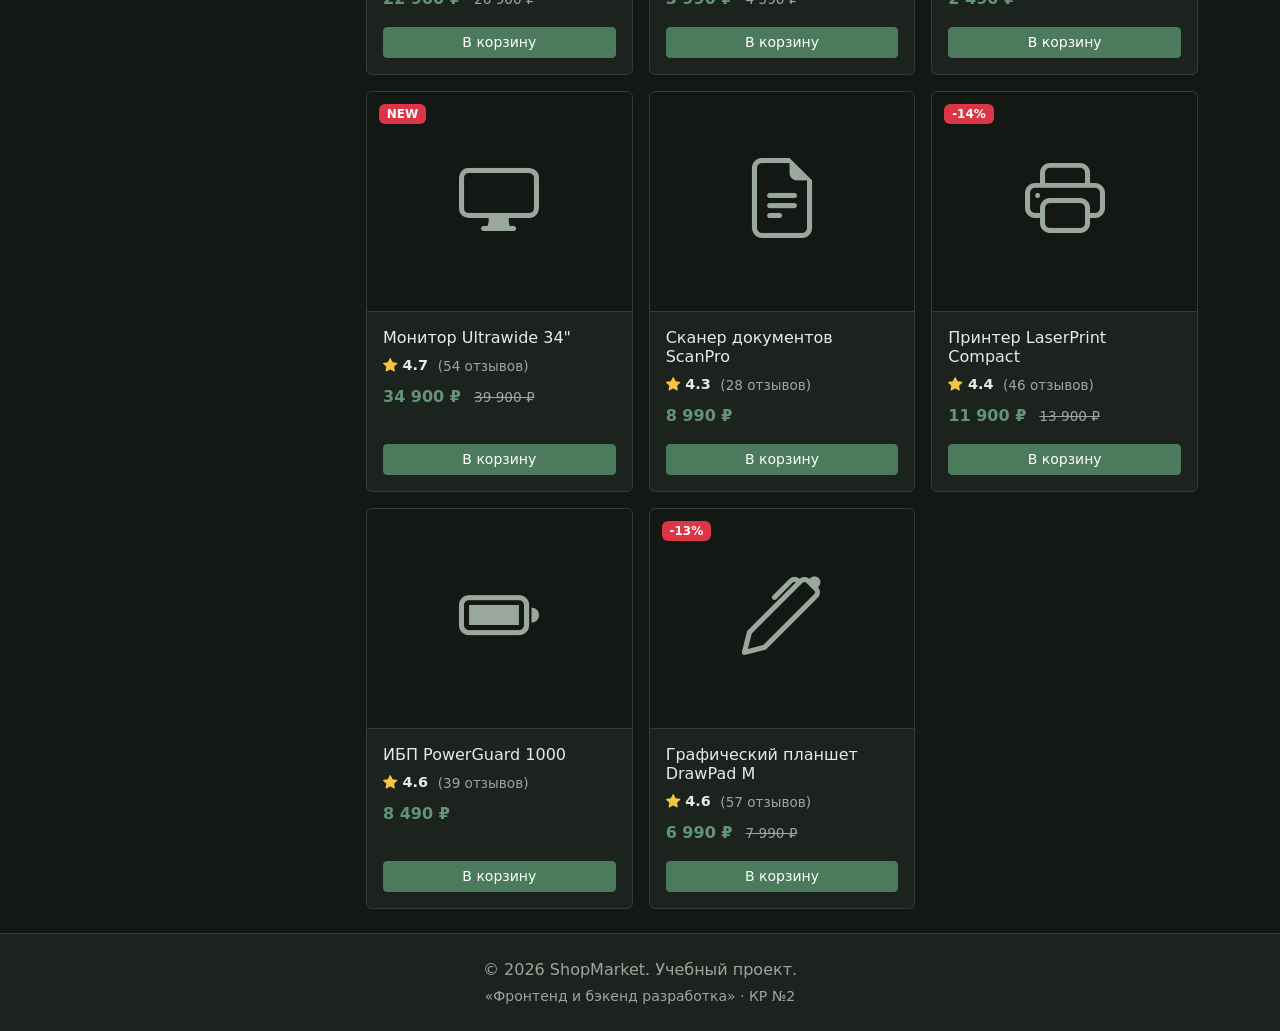
==== commit ba79f54b: "more card_info" ====
--- a/catalog.html
+++ b/catalog.html
@@ -63,6 +63,18 @@
                   <label class="form-check-label" for="cat-accessories">Аксессуары</label>
                 </div>
               </div>
+              <div class="form-check">
+                <input class="form-check-input" type="checkbox" name="category" value="audio" id="cat-audio">
+                <label class="form-check-label" for="cat-audio">Аудио</label>
+              </div>
+              <div class="form-check">
+                <input class="form-check-input" type="checkbox" name="category" value="gaming" id="cat-gaming">
+                <label class="form-check-label" for="cat-gaming">Гейминг</label>
+              </div>
+              <div class="form-check">
+                <input class="form-check-input" type="checkbox" name="category" value="smart-home" id="cat-smart-home">
+                <label class="form-check-label" for="cat-smart-home">Умный дом</label>
+              </div>
               <div class="mb-3">
                 <label class="form-label fw-semibold">Цена, ₽</label>
                 <div class="d-flex gap-2">
@@ -94,7 +106,7 @@
           </div>
         </div>
 
-        <p class="small text-muted mb-3">Найдено товаров: <span id="catalog-count">6</span></p>
+        <p class="small text-muted mb-3">Найдено товаров: <span id="catalog-count">50</span></p>
 
         <div class="catalog__grid" id="catalog-grid">
           <!-- Карточки генерируются через JavaScript -->
--- a/css/custom.css
+++ b/css/custom.css
@@ -189,7 +189,35 @@
 .product-card__title { transition: color .18s; }
 .product-card:hover .product-card__title { color: var(--accent-hover); }
 
+.product-card__rating {
+  display: flex;
+  align-items: center;
+  gap: 0.35rem;
+  font-size: 0.9rem;
+  color: var(--text);
+}
+.product-card__rating {
+  display: flex;
+  align-items: center;
+  gap: 0.35rem;
+  font-size: 0.9rem;
+  color: var(--text);
+}
 .product-card__rating .bi-star-fill { color: #f5c542; }
+.product-card__rating-value { font-weight: 600; }
+.product-card__rating-reviews { font-size: 0.85rem; }
+
+/* Модификатор для страницы товара */
+.product-card__rating--lg { font-size: 1rem; }
+.product-card__rating--lg .bi-star-fill { font-size: 1.15rem; }
+.product-card__rating-value { font-weight: 600; }
+.product-card__rating-reviews { font-size: 0.85rem; }
+
+/* Модификатор для страницы товара */
+.product-card__rating--lg {
+  font-size: 1rem;
+}
+.product-card__rating--lg .bi-star-fill { font-size: 1.15rem; }
 
 .product-card__price { color: var(--accent-hover); font-weight: 700; }
 .product-card__old-price { color: var(--muted); text-decoration: line-through; font-size: 0.85rem; }
@@ -228,6 +256,49 @@
 
 @media (max-width: 575.98px) {
   .catalog__grid { grid-template-columns: 1fr; }
+}
+
+/* === 5.1. ПОХОЖИЕ ТОВАРЫ (блок related) === */
+.related__header {
+  display: flex;
+  justify-content: space-between;
+  align-items: center;
+  gap: 1rem;
+  margin-bottom: 1rem;
+}
+
+.related__track {
+  display: flex;
+  gap: 1rem;
+  overflow-x: auto;
+  padding-bottom: 0.75rem;
+  scroll-snap-type: x mandatory;
+  scrollbar-width: thin;
+  scrollbar-color: var(--accent) var(--surface-2);
+}
+
+.related__track::-webkit-scrollbar {
+  height: 8px;
+}
+.related__track::-webkit-scrollbar-track {
+  background-color: var(--surface-2);
+  border-radius: 999px;
+}
+.related__track::-webkit-scrollbar-thumb {
+  background-color: var(--accent);
+  border-radius: 999px;
+}
+.related__track::-webkit-scrollbar-thumb:hover {
+  background-color: var(--accent-hover);
+}
+
+.product-card--related {
+  flex: 0 0 240px;
+  scroll-snap-align: start;
+}
+
+@media (max-width: 575.98px) {
+  .product-card--related { flex-basis: 200px; }
 }
 
 /* === 6. КНОПКА «НАВЕРХ» (блок back-to-top) === */
@@ -313,4 +384,162 @@
   border-top: 1px solid var(--border);
   color: var(--muted);
 }
-.site-footer__text { color: var(--muted); }+.site-footer__text { color: var(--muted); }
+
+/* === FAQ (блок faq) === */
+.faq {
+  display: grid;
+  gap: 0.75rem;
+}
+
+.faq__item {
+  background-color: var(--surface);
+  border: 1px solid var(--border);
+  border-radius: var(--bs-border-radius);
+  overflow: hidden;
+  transition: border-color 0.18s ease;
+}
+
+.faq__item[open] {
+  border-color: var(--accent-hover);
+}
+
+.faq__item:hover {
+  border-color: var(--accent-hover);
+}
+
+.faq__question {
+  display: flex;
+  align-items: center;
+  justify-content: space-between;
+  gap: 1rem;
+  padding: 1rem 1.25rem;
+  font-weight: 600;
+  color: var(--text);
+  cursor: pointer;
+  list-style: none;
+  user-select: none;
+  transition: color 0.18s ease, background-color 0.18s ease;
+}
+
+.faq__question::-webkit-details-marker {
+  display: none;
+}
+
+.faq__question::after {
+  content: "\F282"; /* bi-chevron-down */
+  font-family: "bootstrap-icons";
+  font-size: 0.9rem;
+  color: var(--muted);
+  transition: transform 0.2s ease, color 0.2s ease;
+  flex-shrink: 0;
+}
+
+.faq__item[open] .faq__question::after {
+  transform: rotate(180deg);
+  color: var(--accent-hover);
+}
+
+.faq__question:hover {
+  background-color: var(--accent-soft);
+  color: var(--accent-hover);
+}
+
+.faq__question:focus-visible {
+  outline: 2px solid var(--accent-hover);
+  outline-offset: -2px;
+}
+
+.faq__answer {
+  padding: 0 1.25rem 1rem;
+  color: var(--muted);
+  line-height: 1.6;
+  font-size: 0.95rem;
+}
+
+/* Плавное появление ответа */
+.faq__item[open] .faq__answer {
+  animation: faq-fade 0.2s ease;
+}
+
+@keyframes faq-fade {
+  from { opacity: 0; transform: translateY(-4px); }
+  to   { opacity: 1; transform: translateY(0); }
+}
+
+/* === ЗВЁЗДЫ РЕЙТИНГА В ФОРМЕ === */
+.rating {
+  display: inline-flex;
+  gap: 0.15rem;
+}
+
+.rating__star {
+  background: none;
+  border: 0;
+  padding: 0.2rem;
+  line-height: 1;
+  cursor: pointer;
+  border-radius: 6px;
+  transition: transform 0.15s ease;
+}
+
+.rating__star .bi {
+  font-size: 1.5rem;
+  color: var(--border);
+  transition: color 0.15s ease, transform 0.15s ease;
+}
+
+.rating__star.is-active .bi {
+  color: #f5c542;
+}
+
+.rating__star:hover .bi,
+.rating__star:focus-visible .bi {
+  transform: scale(1.08);
+}
+
+.rating__star:focus-visible {
+  outline: 2px solid var(--accent-hover);
+  outline-offset: 2px;
+}
+
+.rating__hint {
+  margin: 0.25rem 0 0;
+  font-size: 0.85rem;
+  color: var(--muted);
+  min-height: 1.2em;
+}
+
+/* === CHIP-КНОПКИ === */
+.chips {
+  display: flex;
+  flex-wrap: wrap;
+  gap: 0.5rem;
+}
+
+.chips__item {
+  padding: 0.3rem 0.85rem;
+  border: 1px solid var(--border);
+  border-radius: 999px;
+  background-color: var(--bg);
+  color: var(--muted);
+  font-size: 0.85rem;
+  cursor: pointer;
+  transition: background-color 0.18s ease, color 0.18s ease, border-color 0.18s ease;
+}
+
+.chips__item:hover {
+  color: var(--text);
+  border-color: var(--accent-hover);
+}
+
+.chips__item:focus-visible {
+  outline: 2px solid var(--accent-hover);
+  outline-offset: 2px;
+}
+
+.chips__item.is-active {
+  background-color: var(--accent);
+  border-color: var(--accent);
+  color: #fff;
+}
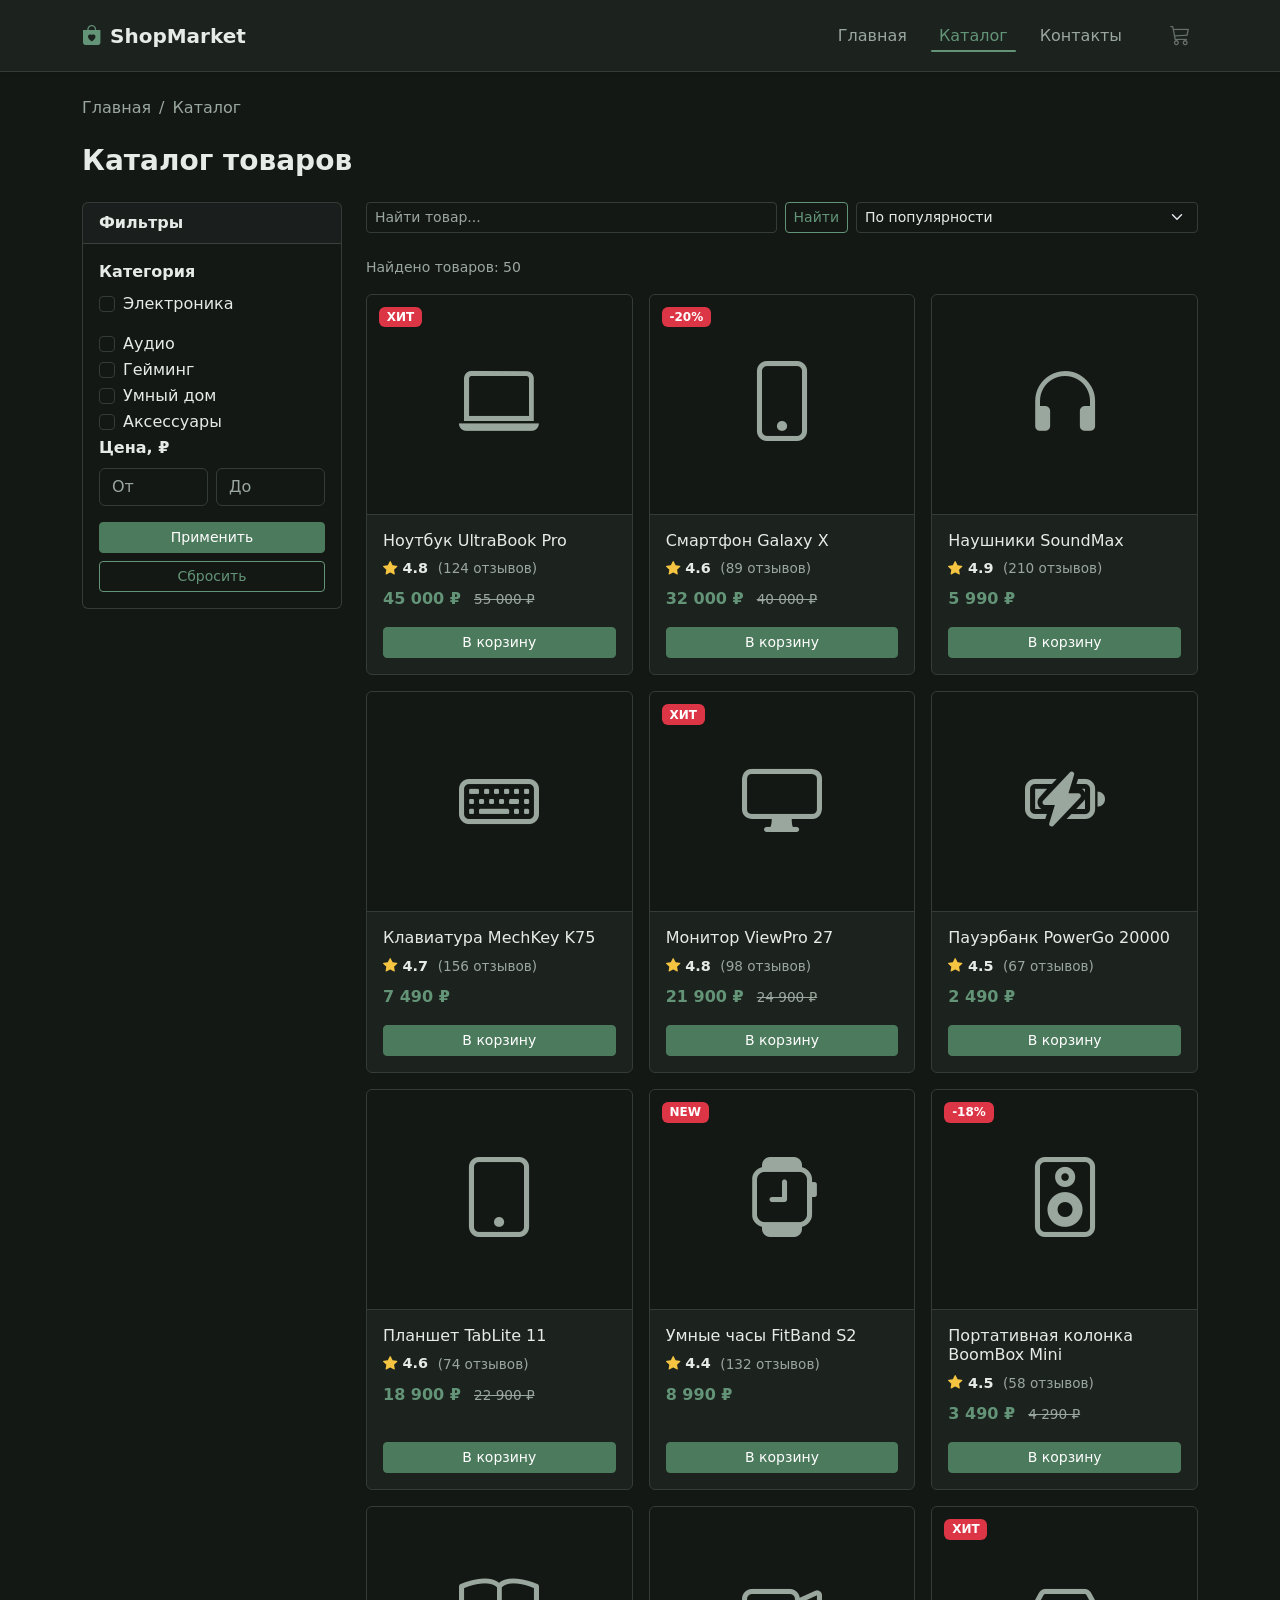
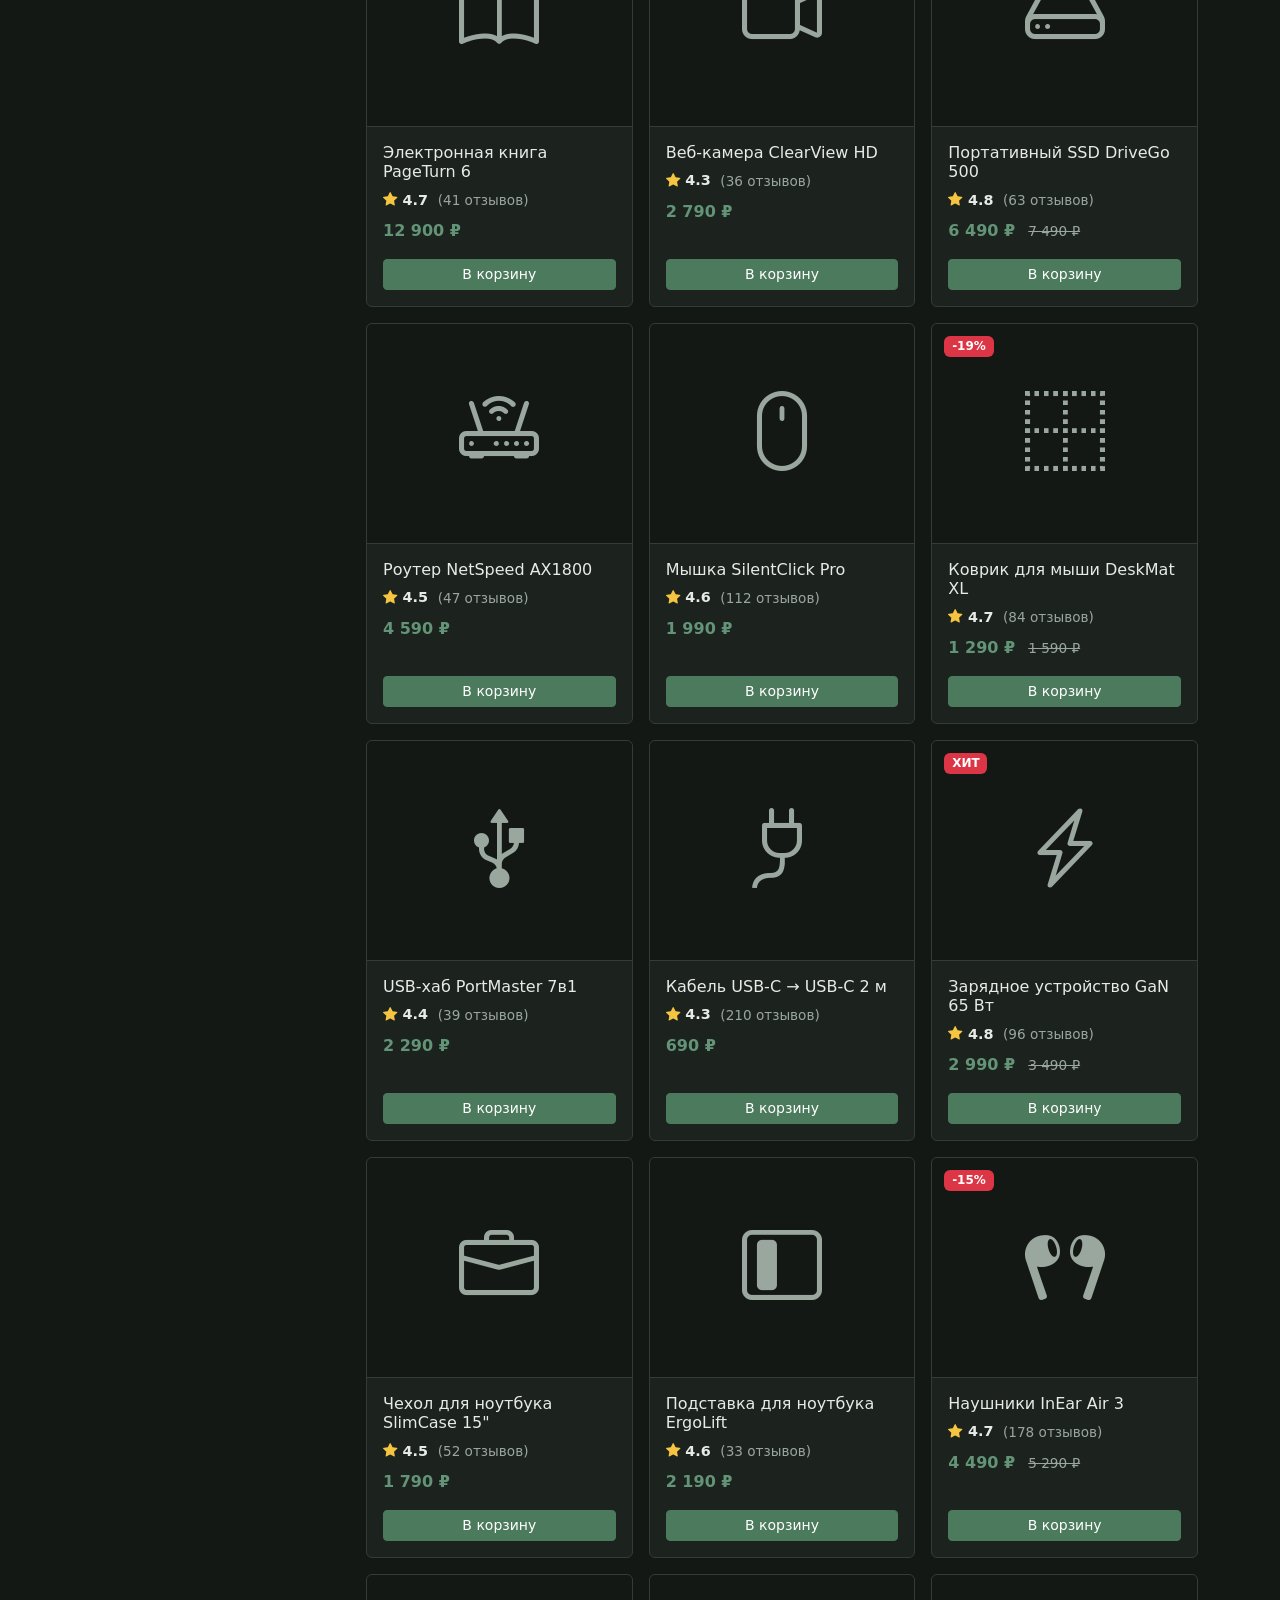
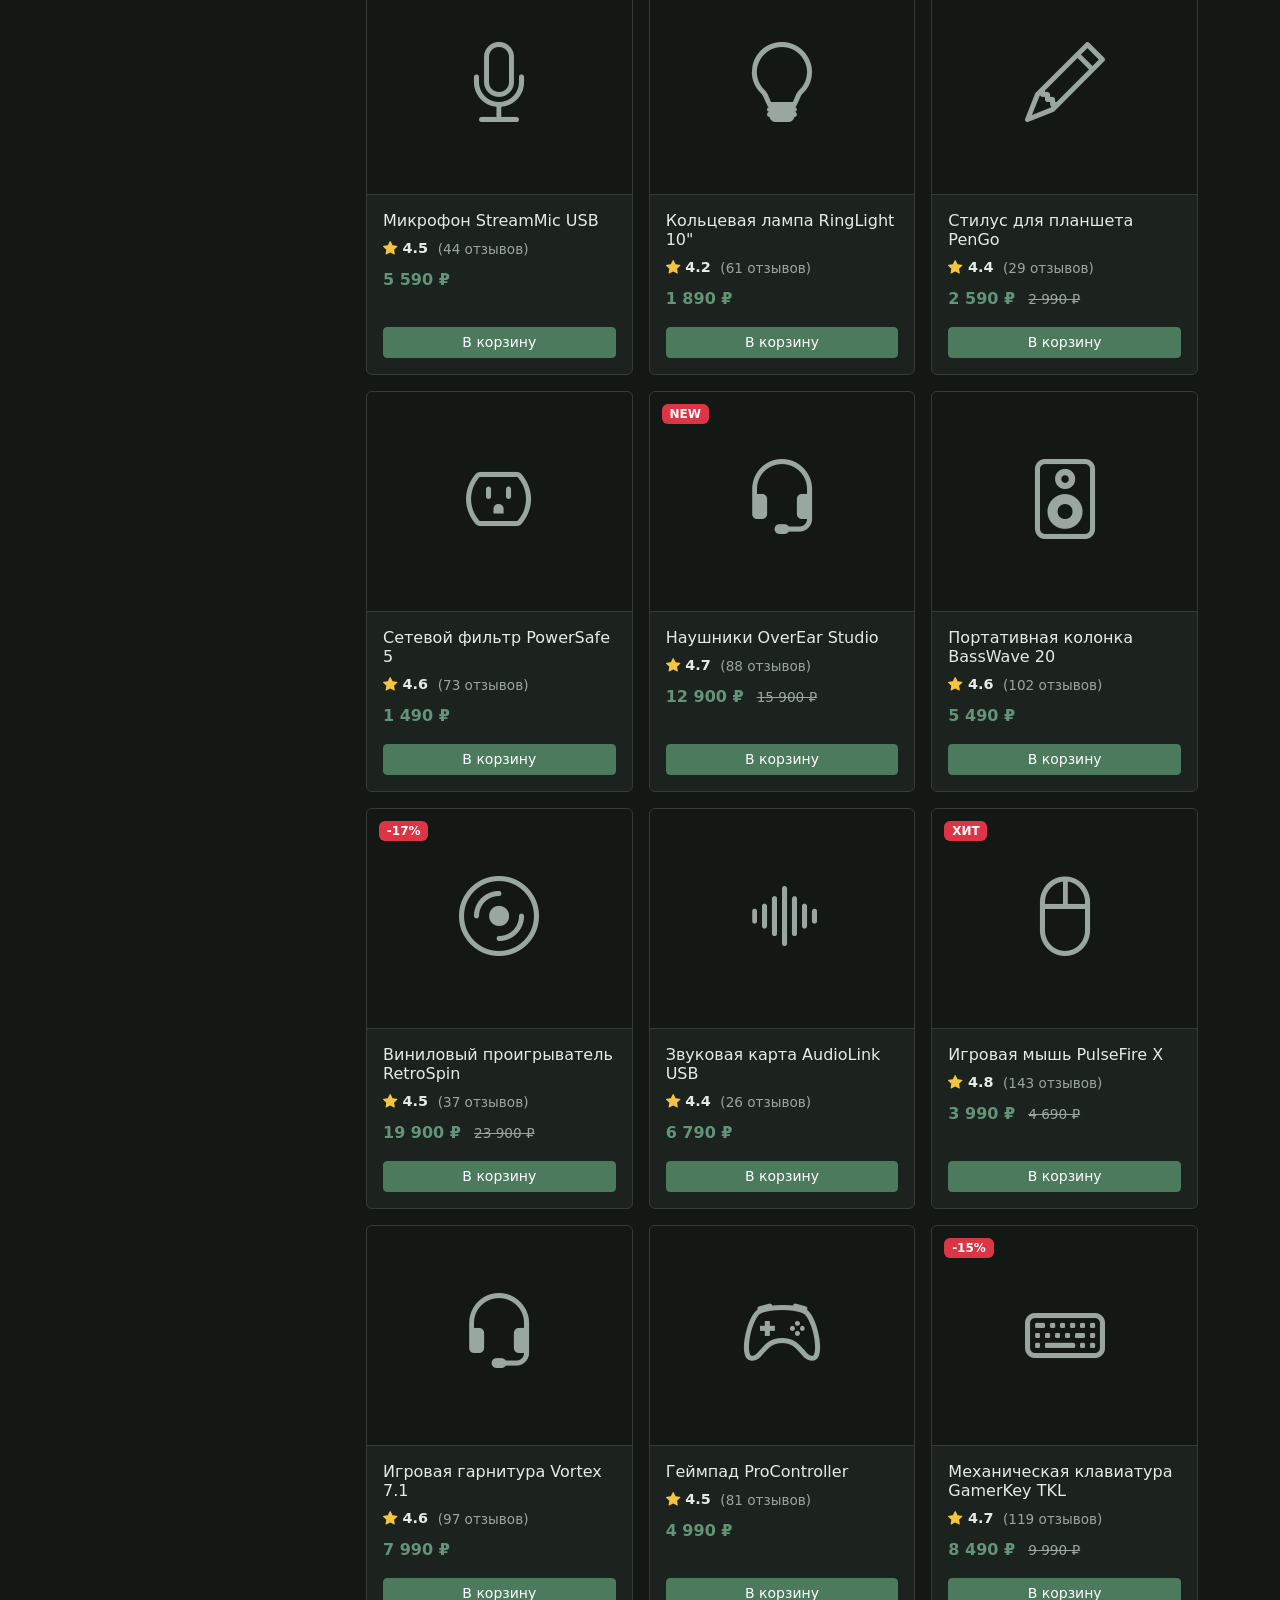
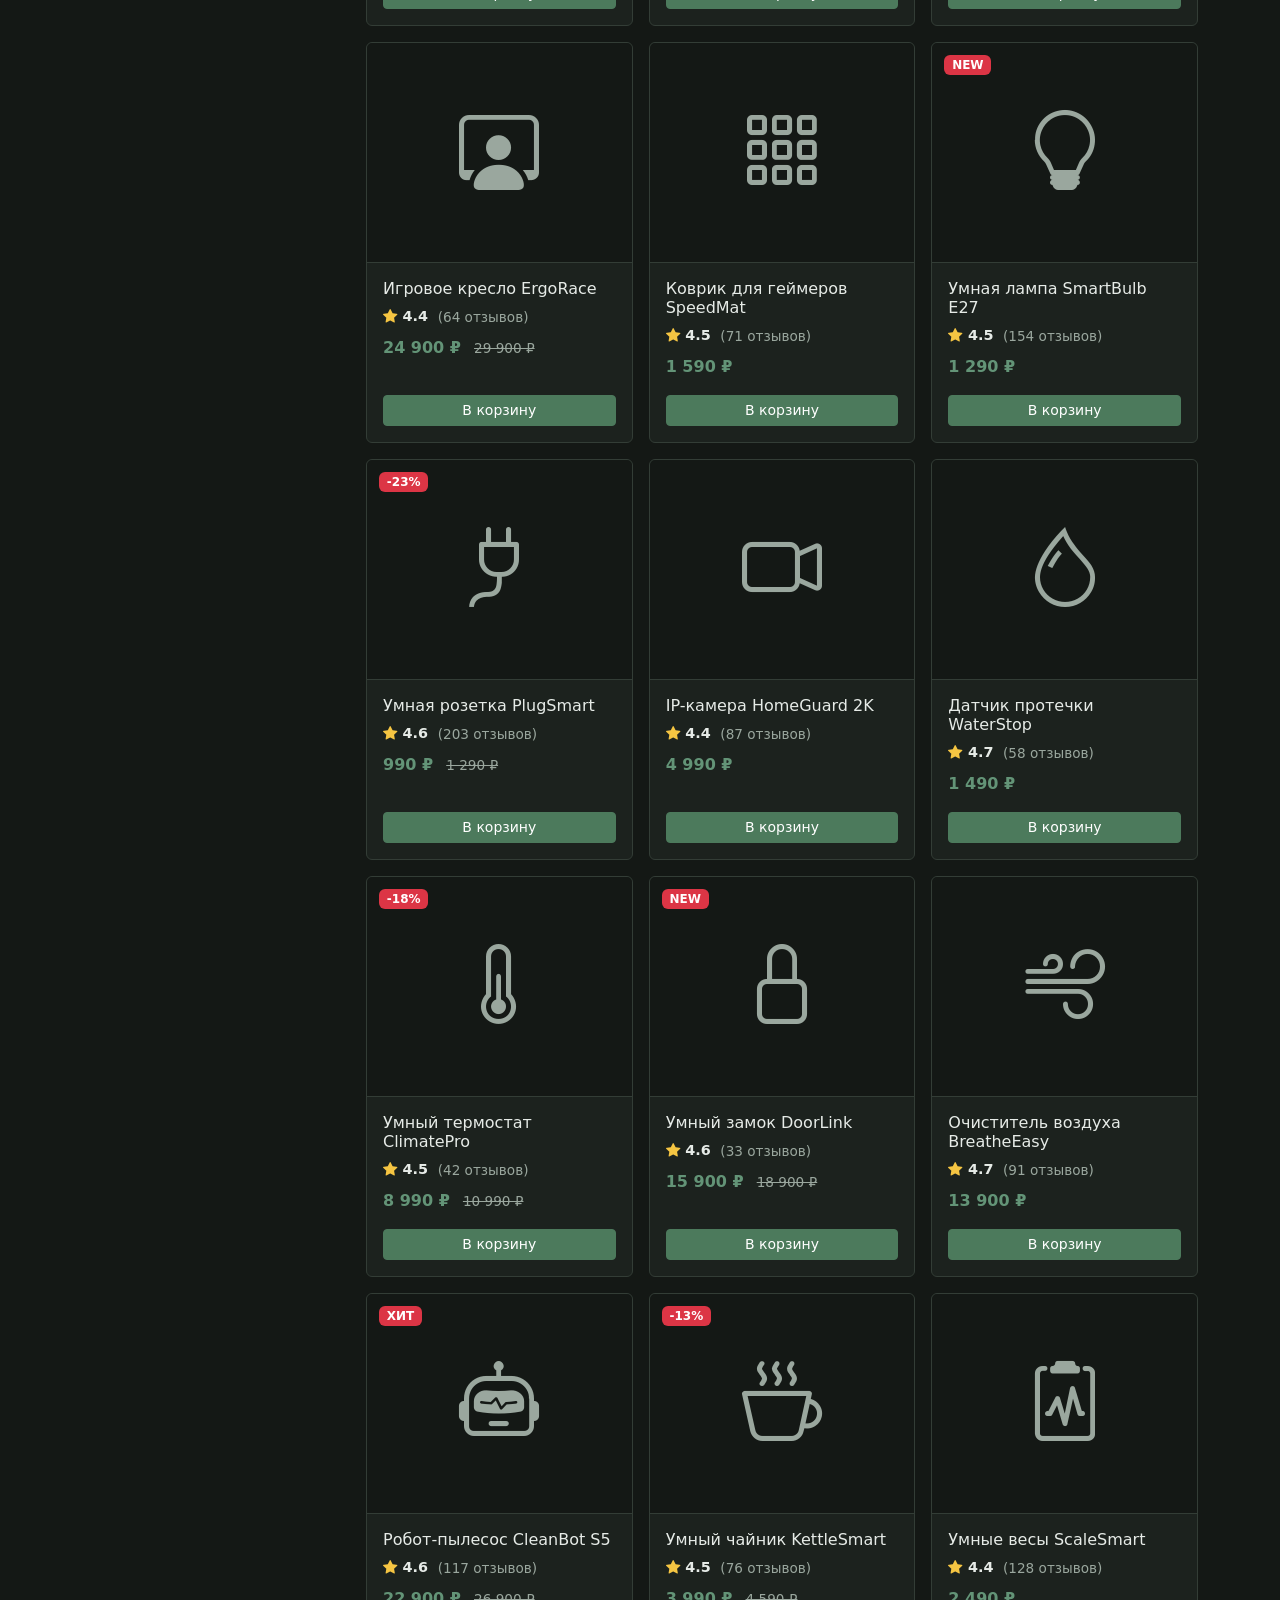
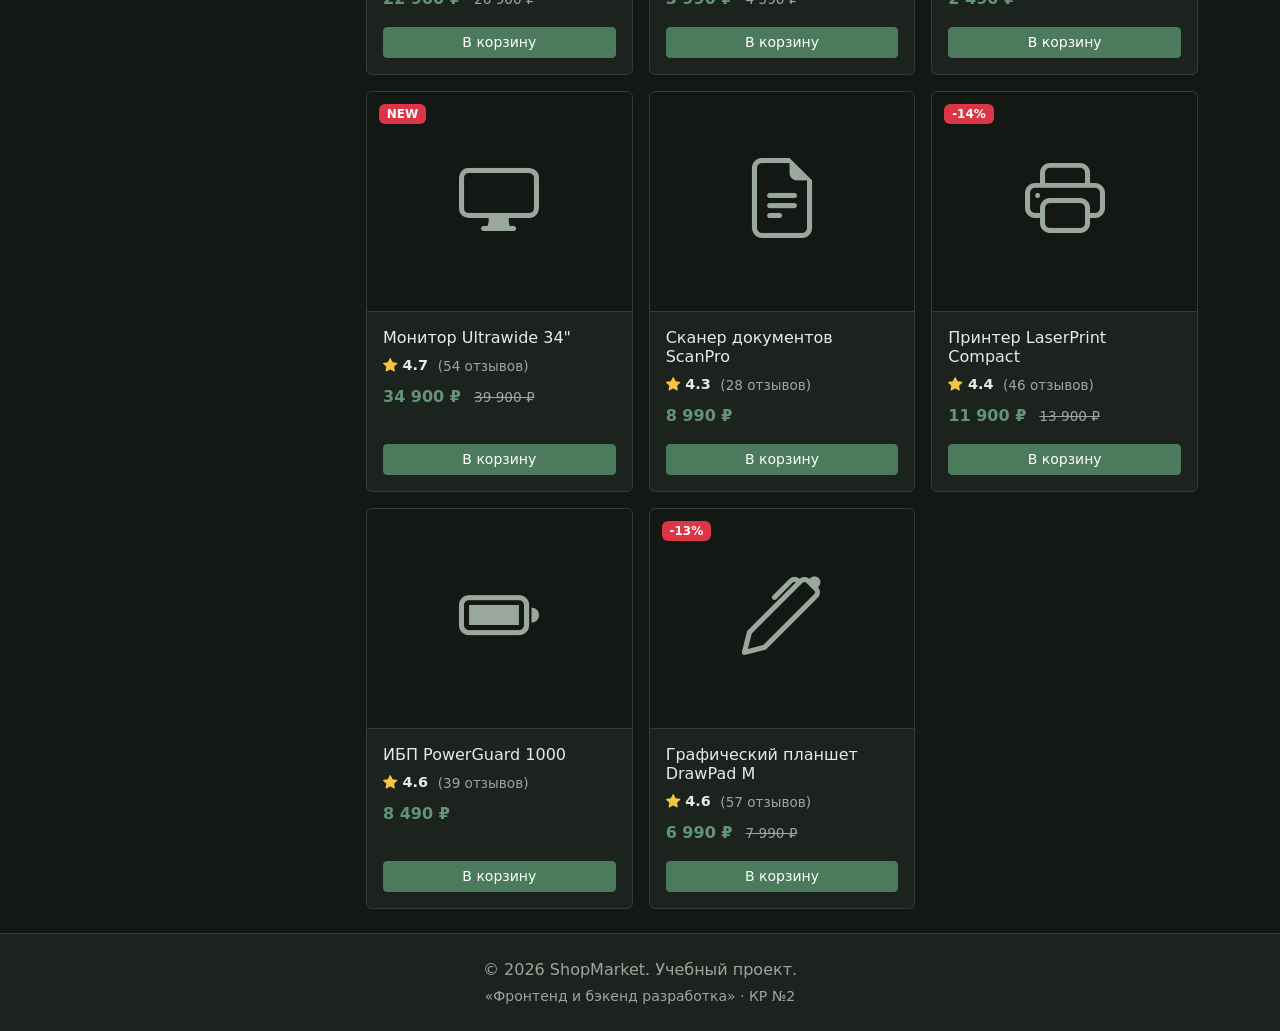
==== commit 050efa3c: "more card_info" ====
--- a/catalog.html
+++ b/catalog.html
@@ -58,23 +58,23 @@
                   <input class="form-check-input" type="checkbox" name="category" value="electronics" id="cat-electronics">
                   <label class="form-check-label" for="cat-electronics">Электроника</label>
                 </div>
+                </div>
+                <div class="form-check">
+                  <input class="form-check-input" type="checkbox" name="category" value="audio" id="cat-audio">
+                  <label class="form-check-label" for="cat-audio">Аудио</label>
+                </div>
+                <div class="form-check">
+                  <input class="form-check-input" type="checkbox" name="category" value="gaming" id="cat-gaming">
+                  <label class="form-check-label" for="cat-gaming">Гейминг</label>
+                </div>
+                <div class="form-check">
+                  <input class="form-check-input" type="checkbox" name="category" value="smart-home" id="cat-smart-home">
+                  <label class="form-check-label" for="cat-smart-home">Умный дом</label>
+                </div>
                 <div class="form-check">
                   <input class="form-check-input" type="checkbox" name="category" value="accessories" id="cat-accessories">
                   <label class="form-check-label" for="cat-accessories">Аксессуары</label>
                 </div>
-              </div>
-              <div class="form-check">
-                <input class="form-check-input" type="checkbox" name="category" value="audio" id="cat-audio">
-                <label class="form-check-label" for="cat-audio">Аудио</label>
-              </div>
-              <div class="form-check">
-                <input class="form-check-input" type="checkbox" name="category" value="gaming" id="cat-gaming">
-                <label class="form-check-label" for="cat-gaming">Гейминг</label>
-              </div>
-              <div class="form-check">
-                <input class="form-check-input" type="checkbox" name="category" value="smart-home" id="cat-smart-home">
-                <label class="form-check-label" for="cat-smart-home">Умный дом</label>
-              </div>
               <div class="mb-3">
                 <label class="form-label fw-semibold">Цена, ₽</label>
                 <div class="d-flex gap-2">
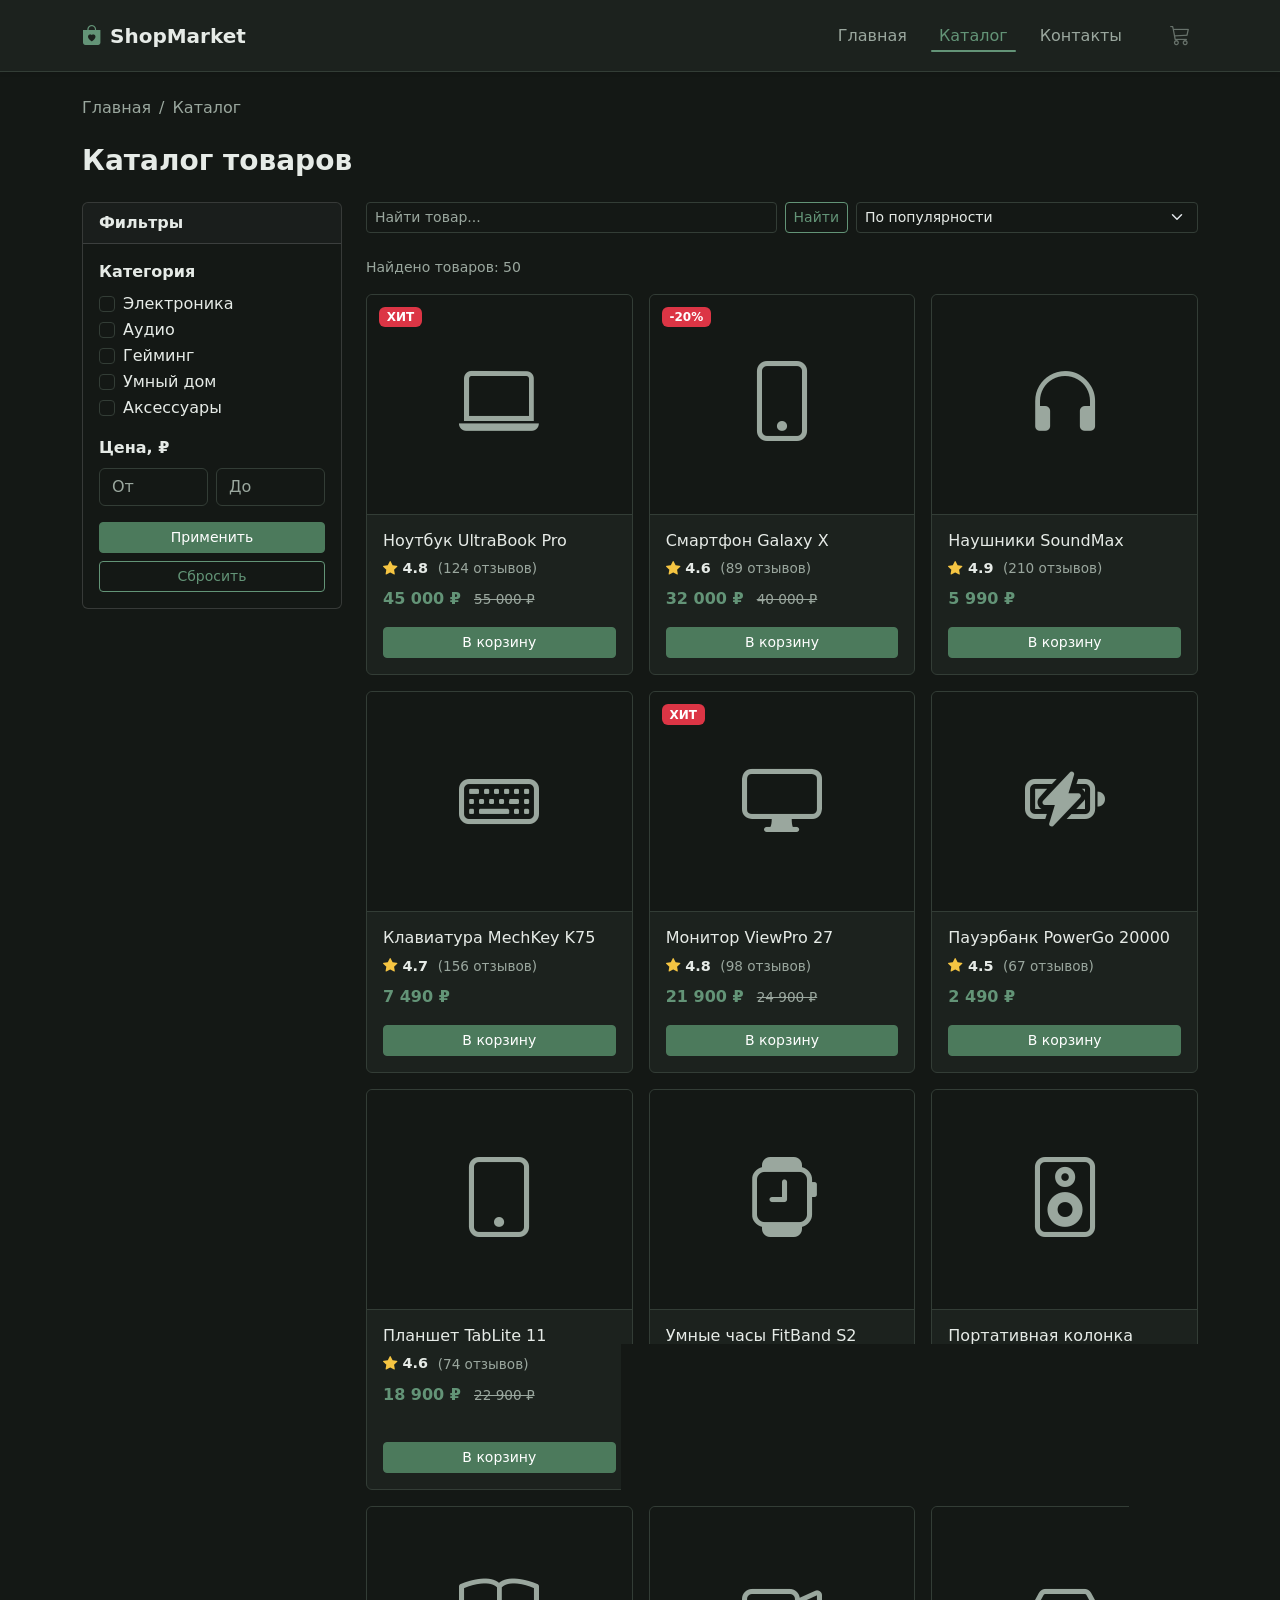
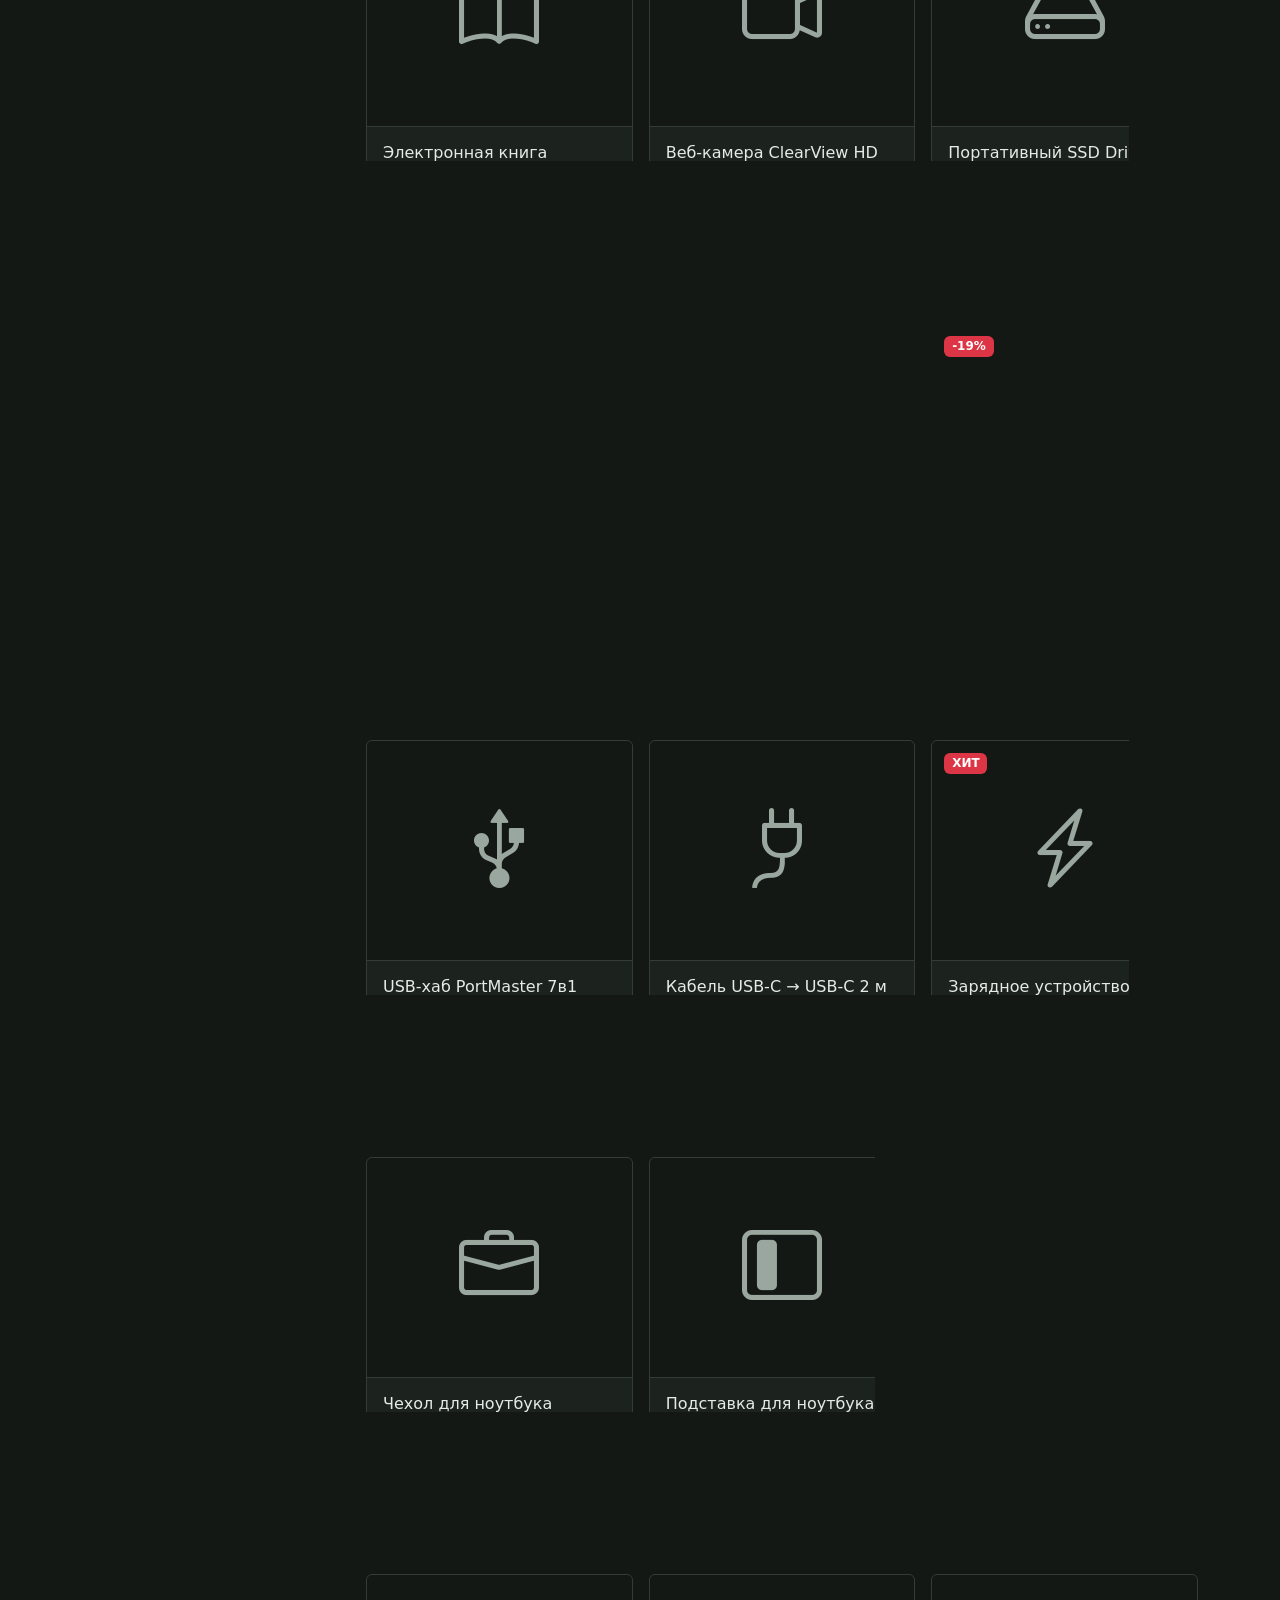
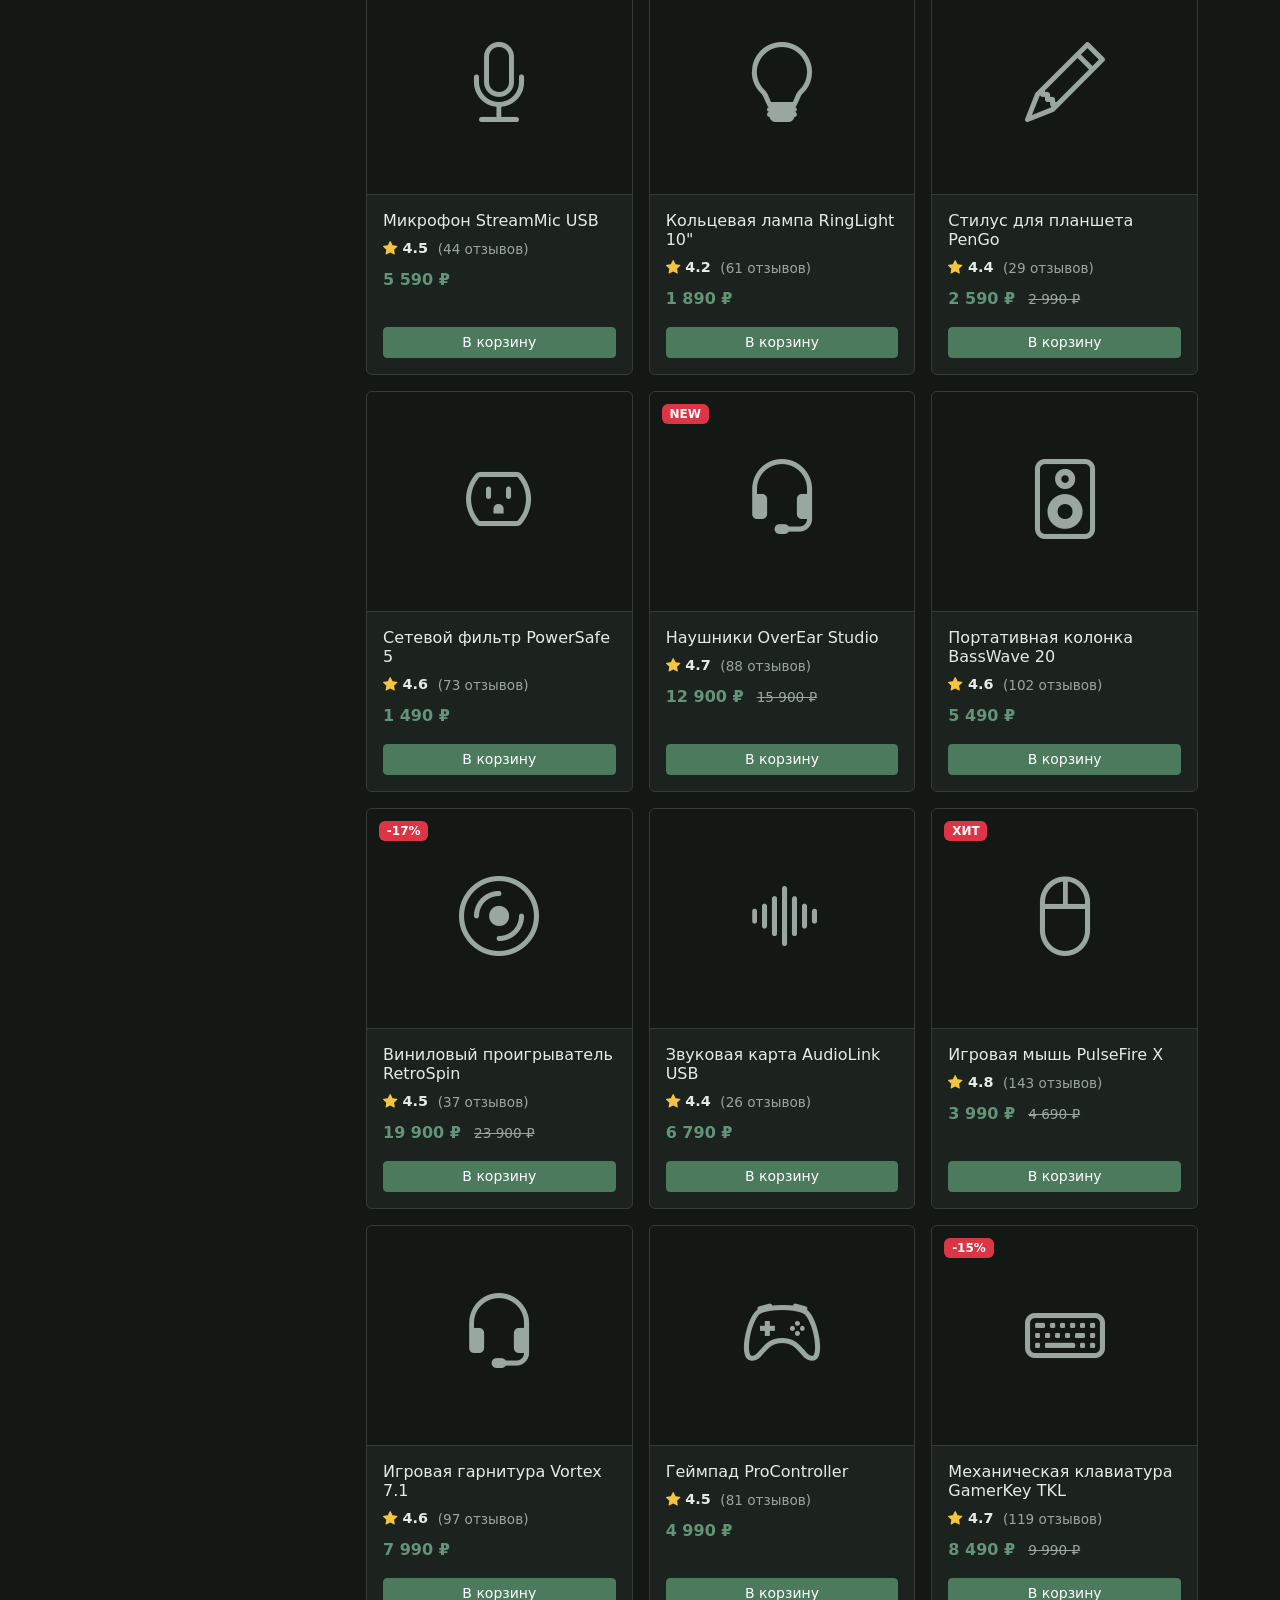
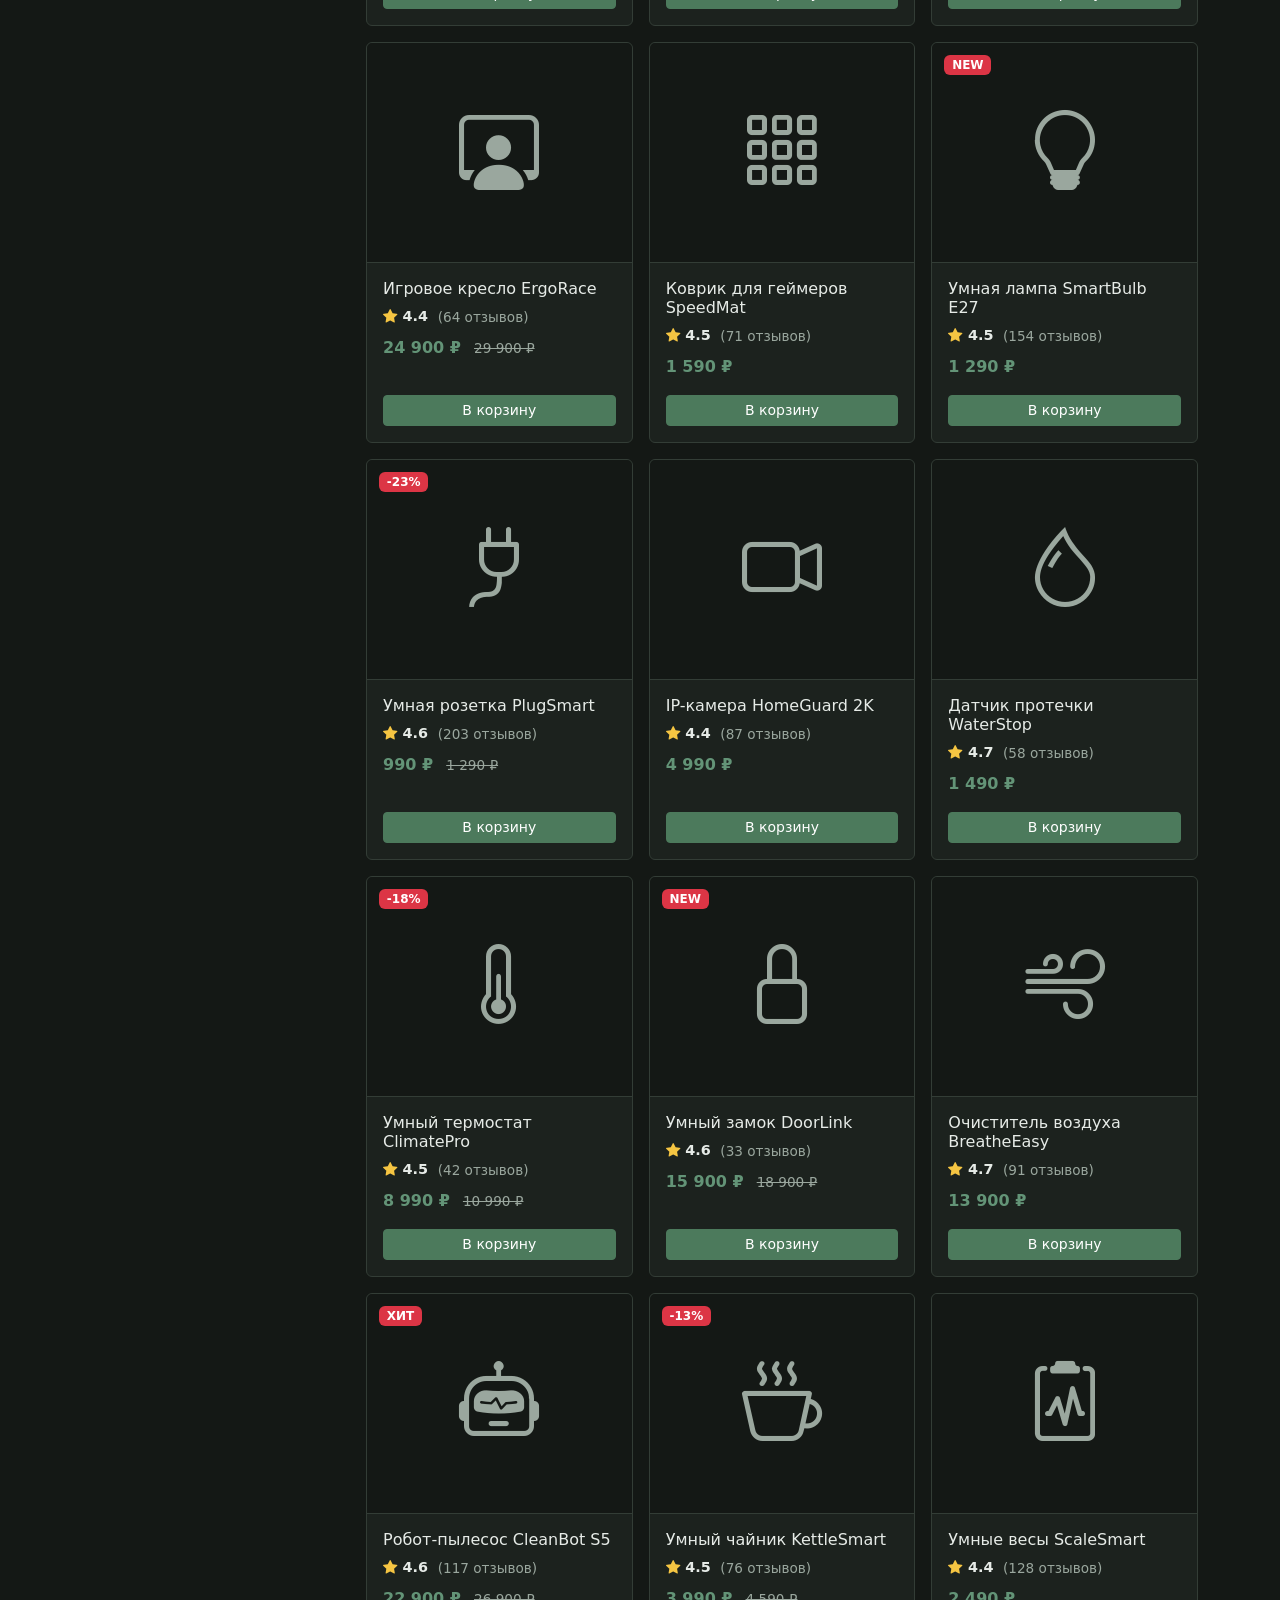
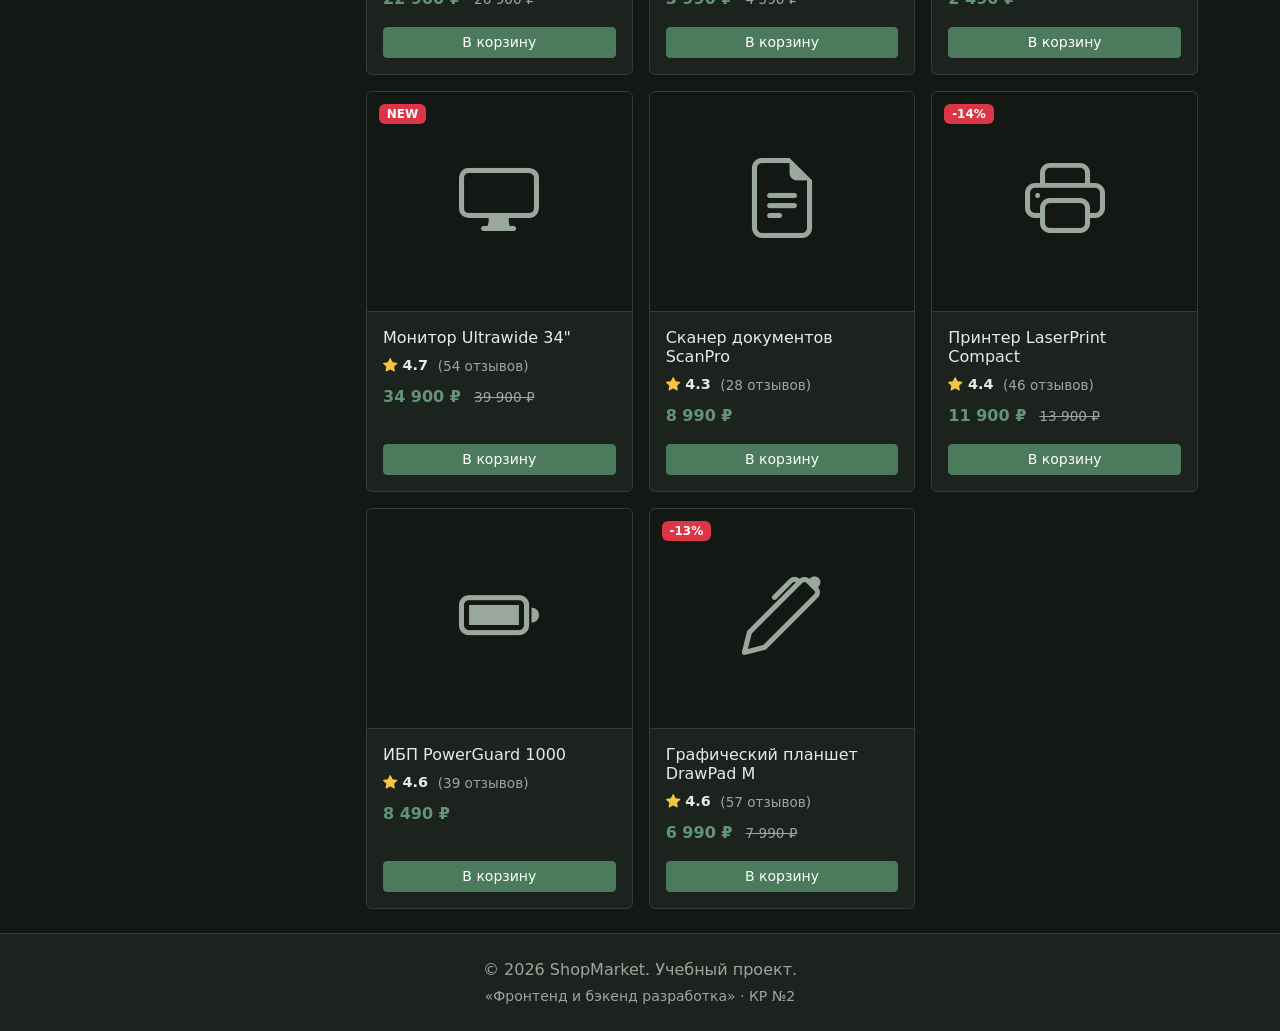
==== commit 565d8317: "more card_info" ====
--- a/catalog.html
+++ b/catalog.html
@@ -58,7 +58,6 @@
                   <input class="form-check-input" type="checkbox" name="category" value="electronics" id="cat-electronics">
                   <label class="form-check-label" for="cat-electronics">Электроника</label>
                 </div>
-                </div>
                 <div class="form-check">
                   <input class="form-check-input" type="checkbox" name="category" value="audio" id="cat-audio">
                   <label class="form-check-label" for="cat-audio">Аудио</label>
@@ -75,6 +74,7 @@
                   <input class="form-check-input" type="checkbox" name="category" value="accessories" id="cat-accessories">
                   <label class="form-check-label" for="cat-accessories">Аксессуары</label>
                 </div>
+              </div>
               <div class="mb-3">
                 <label class="form-label fw-semibold">Цена, ₽</label>
                 <div class="d-flex gap-2">
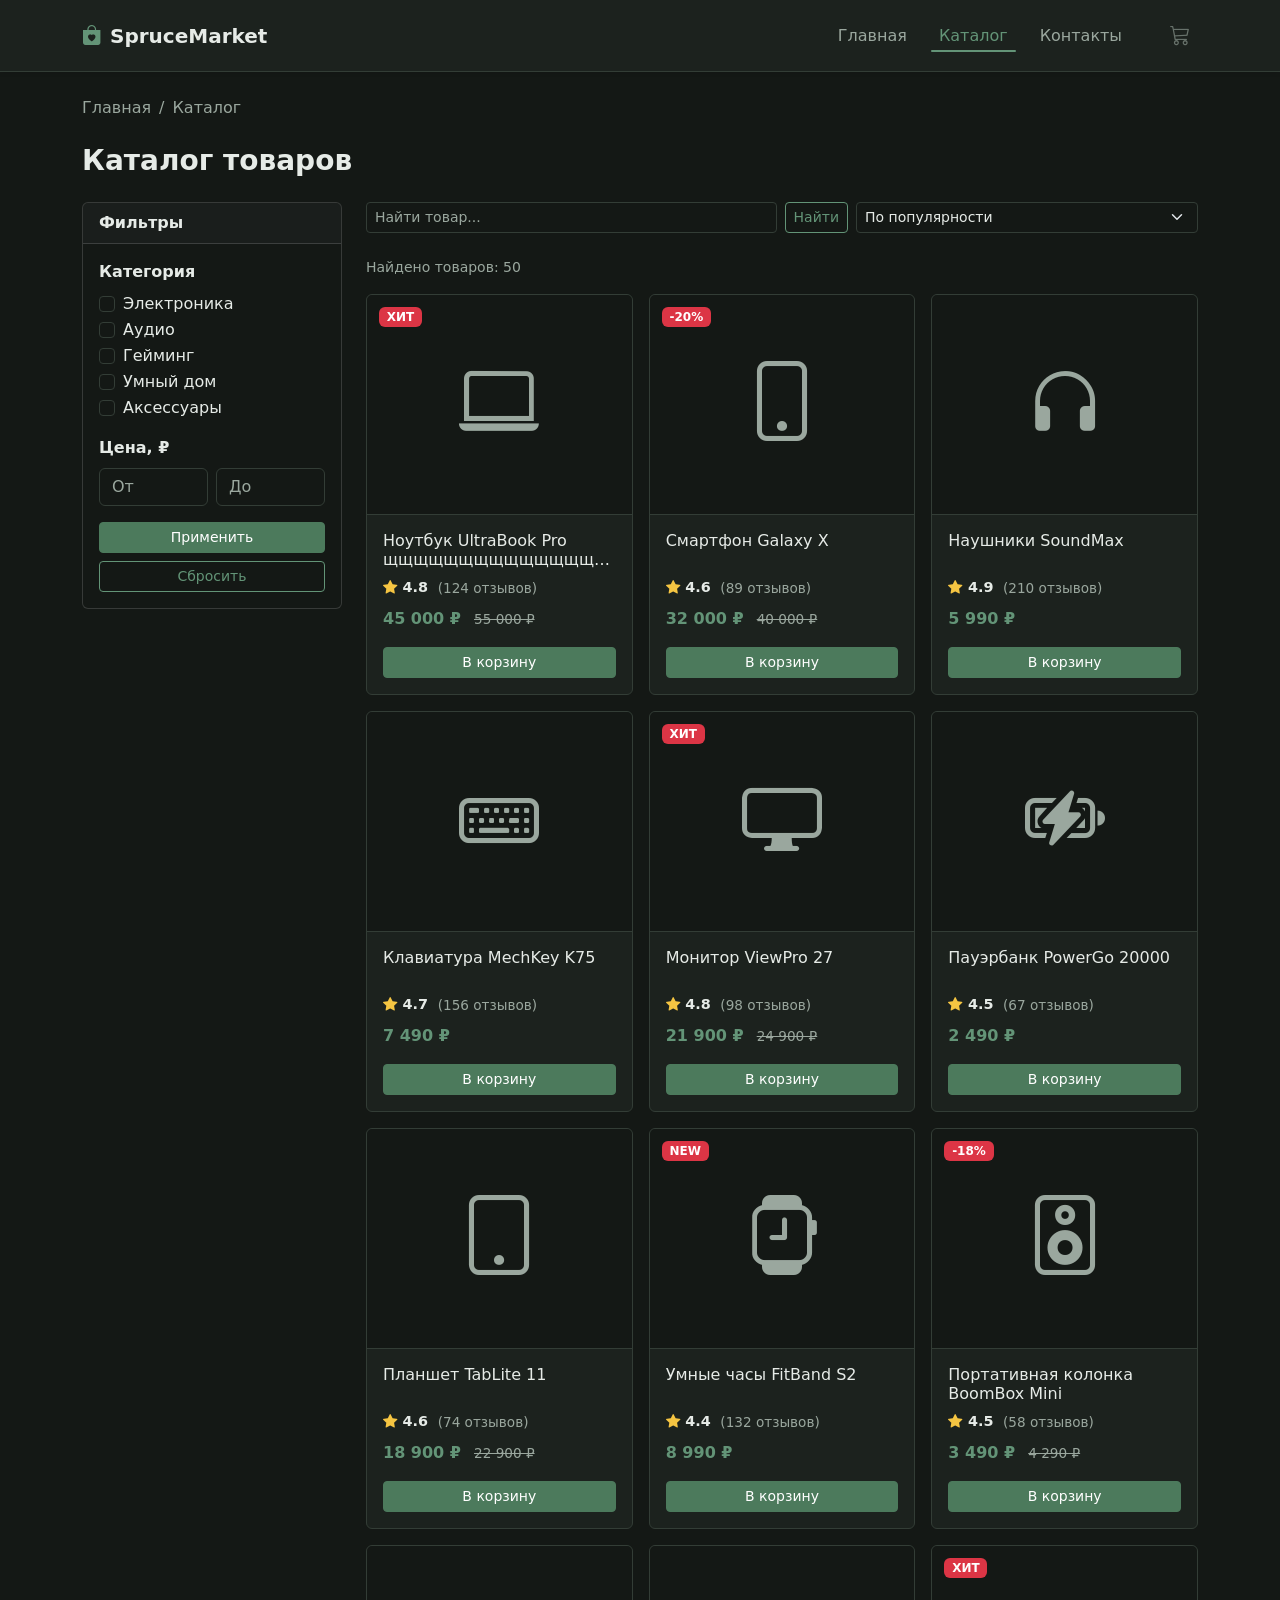
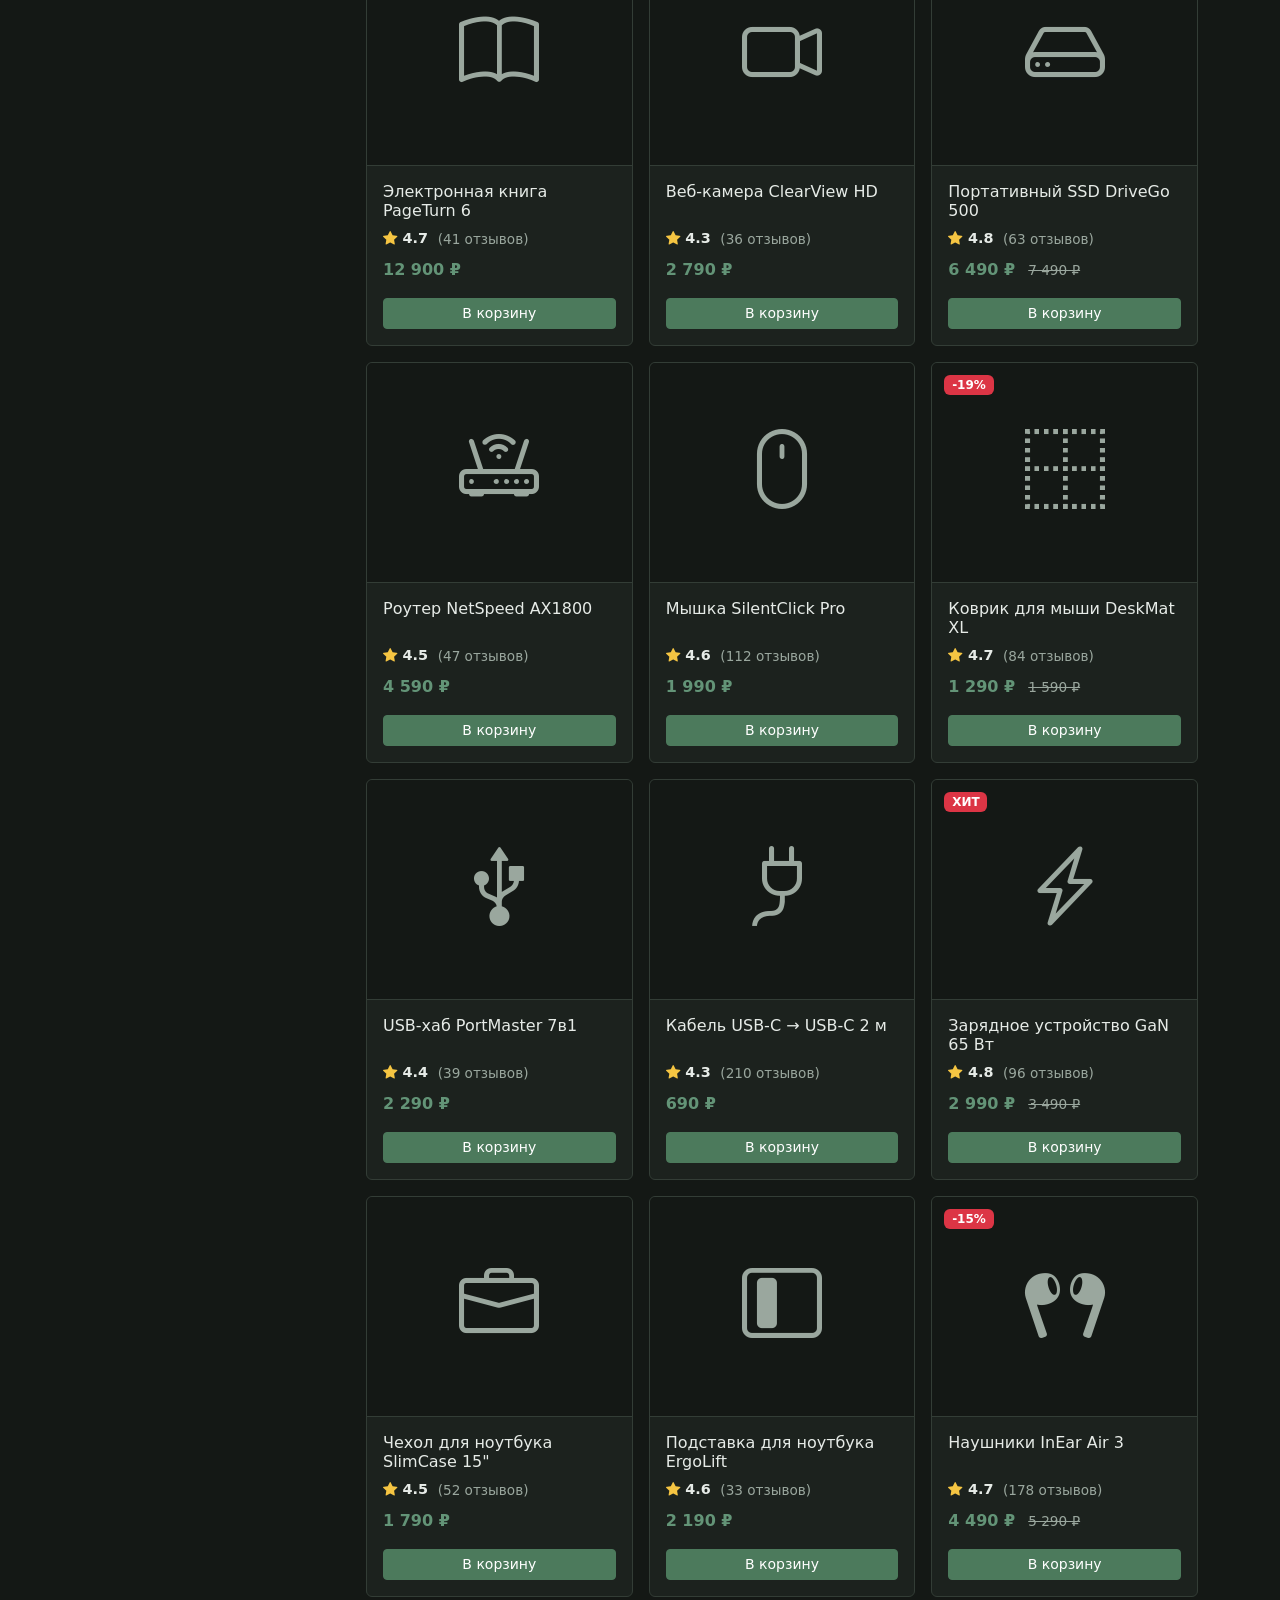
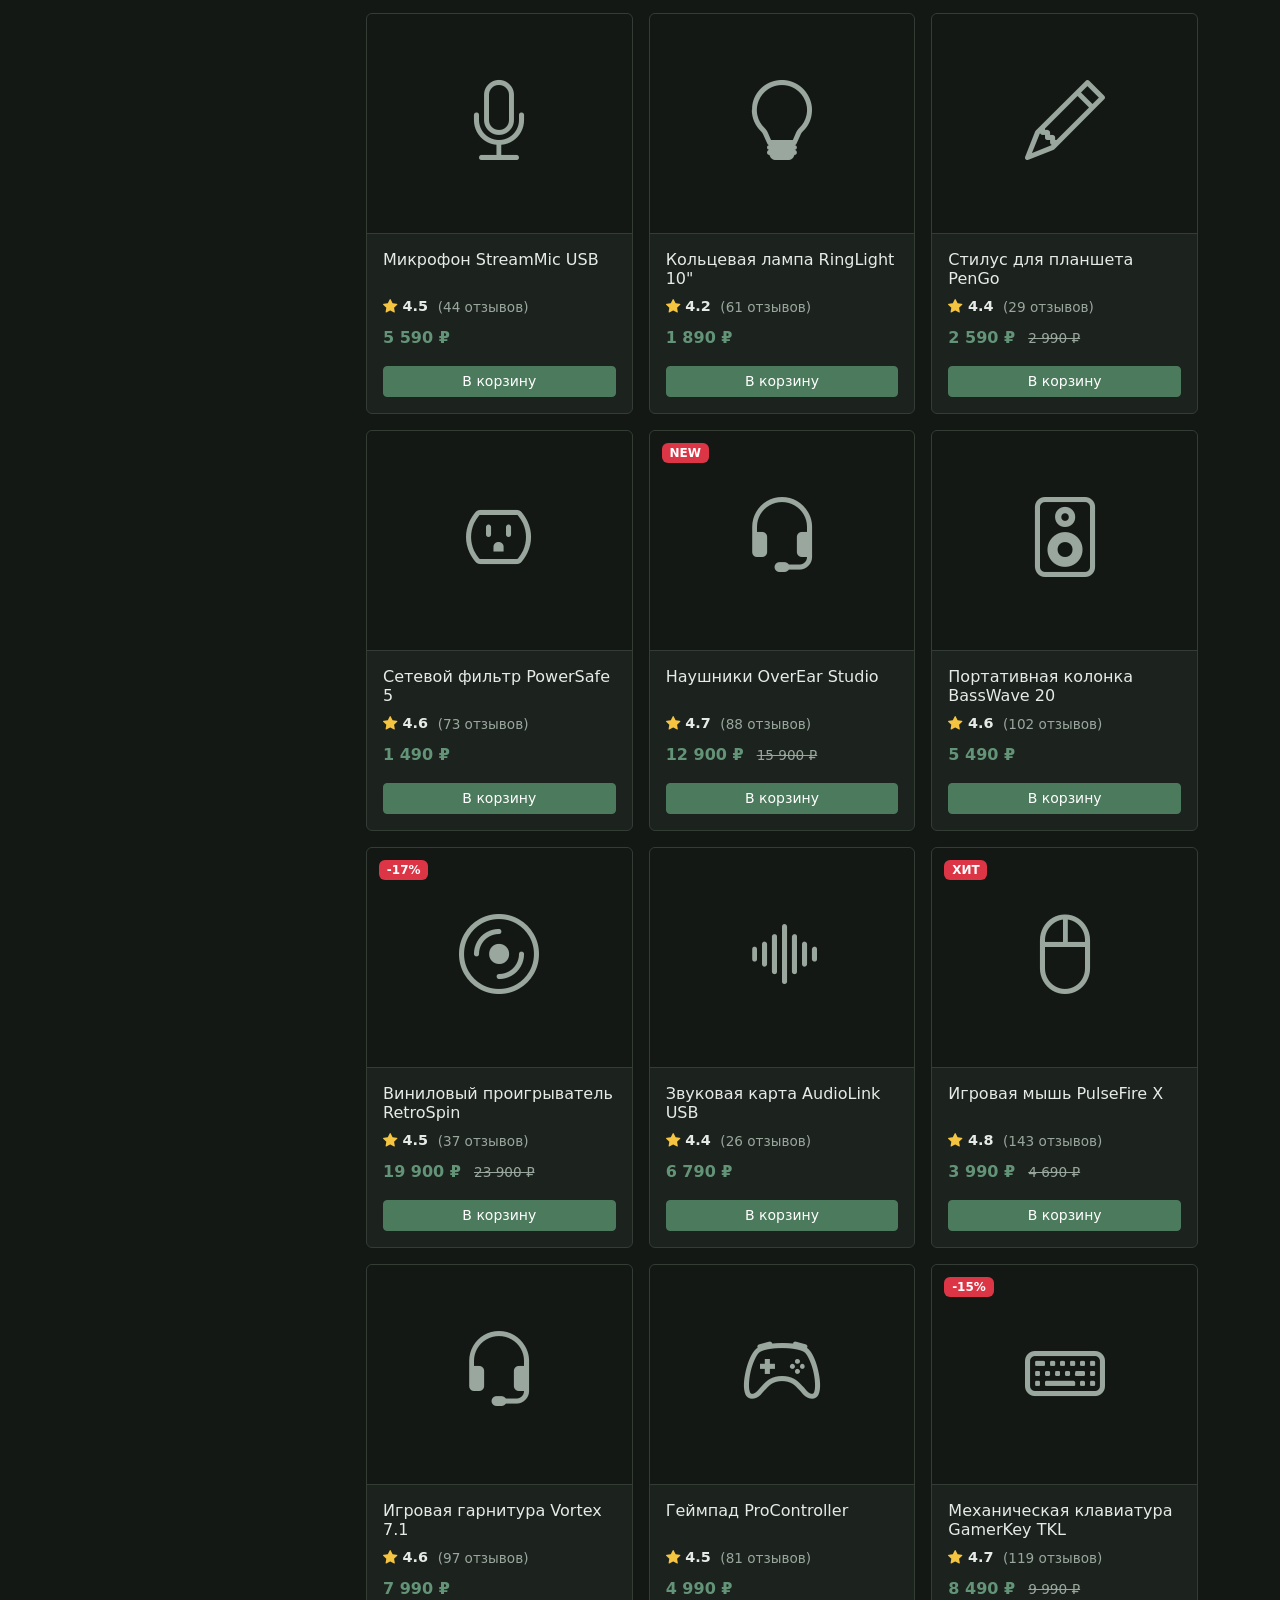
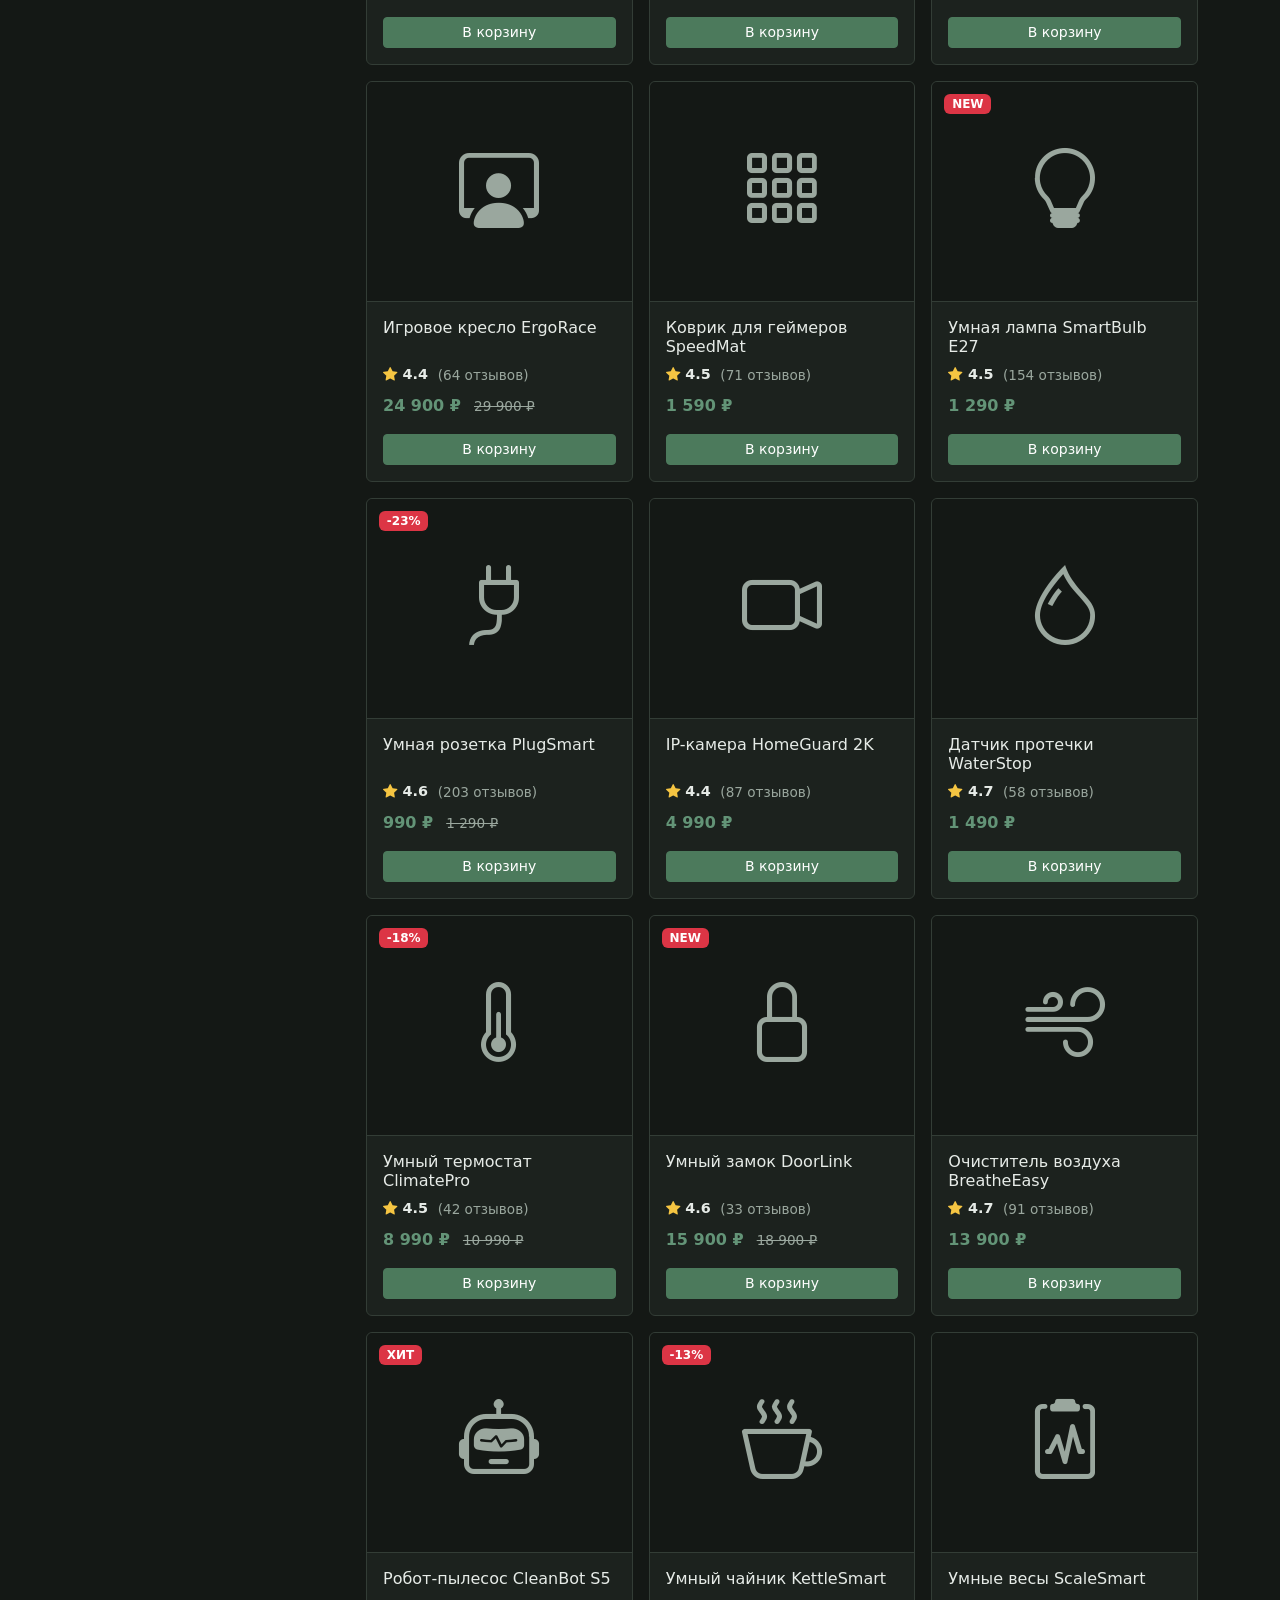
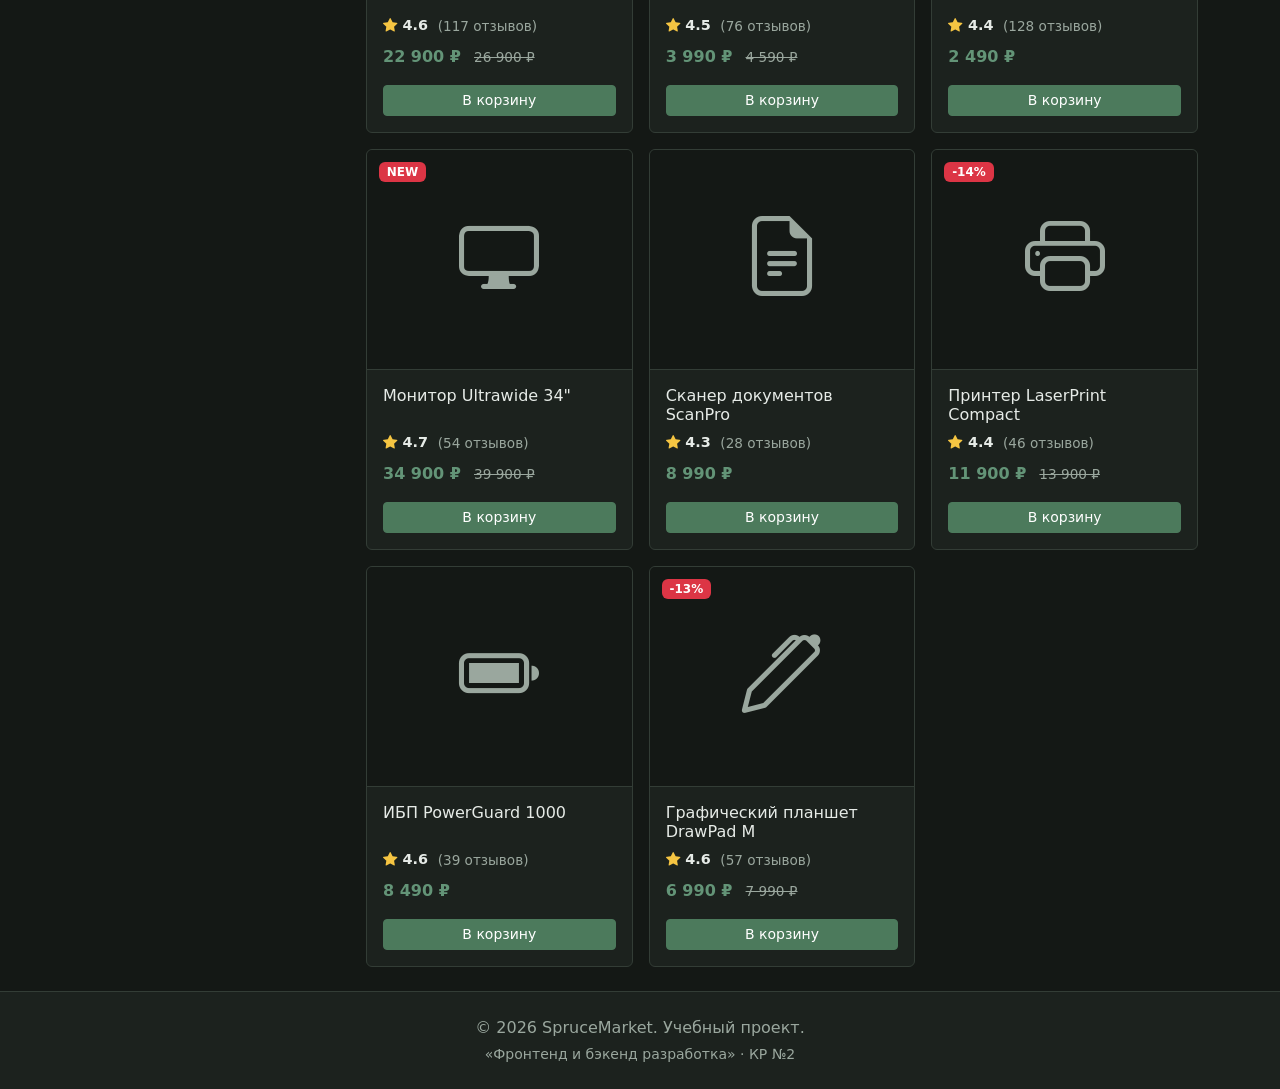
==== commit c581b471: "new name" ====
--- a/catalog.html
+++ b/catalog.html
@@ -3,8 +3,8 @@
 <head>
   <meta charset="UTF-8">
   <meta name="viewport" content="width=device-width, initial-scale=1.0">
-  <meta name="description" content="Каталог товаров учебного интернет-магазина ShopMarket.">
-  <title>Каталог — ShopMarket</title>
+  <meta name="description" content="Каталог товаров учебного интернет-магазина SpruceMarket.">
+  <title>Каталог — SpruceMarket</title>
   <link href="https://cdn.jsdelivr.net/npm/bootstrap@5.3.2/dist/css/bootstrap.min.css" rel="stylesheet">
   <link rel="stylesheet" href="https://cdn.jsdelivr.net/npm/bootstrap-icons@1.11.1/font/bootstrap-icons.css">
   <link rel="stylesheet" href="css/custom.css">
@@ -14,7 +14,7 @@
   <nav class="navbar navbar-expand-lg fixed-top shadow-sm site-navbar" aria-label="Основная навигация">
     <div class="container">
       <a class="navbar-brand site-navbar__brand" href="index.html">
-        <i class="bi bi-bag-heart-fill me-2"></i>ShopMarket
+        <i class="bi bi-bag-heart-fill me-2"></i>SpruceMarket
       </a>
       <button class="navbar-toggler site-navbar__toggler" type="button" data-bs-toggle="collapse" data-bs-target="#mainNavbar"
               aria-controls="mainNavbar" aria-expanded="false" aria-label="Открыть меню">
@@ -121,7 +121,7 @@
 
   <footer class="site-footer py-4">
     <div class="container text-center">
-      <p class="mb-1">&copy; 2026 ShopMarket. Учебный проект.</p>
+      <p class="mb-1">&copy; 2026 SpruceMarket. Учебный проект.</p>
       <p class="mb-0 small site-footer__text">«Фронтенд и бэкенд разработка» · КР №2</p>
     </div>
   </footer>
--- a/css/custom.css
+++ b/css/custom.css
@@ -186,7 +186,44 @@
   transform: scale(1.05);
 }
 
-.product-card__title { transition: color .18s; }
+.product-card__title {
+  transition: color .18s;
+  /* Название занимает максимум две строки, дальше — троеточие */
+  display: -webkit-box;
+  -webkit-line-clamp: 2;
+  -webkit-box-orient: vertical;
+  overflow: hidden;
+  min-height: 2.4em; /* резервируем место под две строки, чтобы карточки не «прыгали» */
+}
+/* На странице товара название не обрезаем по строкам — показываем полностью */
+.product-card__title--detail {
+  display: block;
+  -webkit-line-clamp: unset;
+  -webkit-box-orient: initial;
+  overflow: visible;
+  min-height: 0;
+  /* Защита по горизонтали: длинные слова и URL не вылезают за колонку */
+  overflow-wrap: anywhere;
+  word-break: break-word;
+  hyphens: auto;
+}
+/* Название в карточке корзины — одна строка с обрезкой по ширине */
+.product-card__title--cart {
+  display: block;
+  white-space: nowrap;
+  overflow: hidden;
+  text-overflow: ellipsis;
+  -webkit-line-clamp: unset;
+  -webkit-box-orient: initial;
+  min-height: 0;
+  max-width: 100%;
+}
+
+/* Разрешаем flex-элементам сжиматься, чтобы название обрезалось, а не растягивало карточку */
+.cart-item__info,
+.cart-item__text {
+  min-width: 0;
+}
 .product-card:hover .product-card__title { color: var(--accent-hover); }
 
 .product-card__rating {
@@ -206,6 +243,12 @@
 .product-card__rating .bi-star-fill { color: #f5c542; }
 .product-card__rating-value { font-weight: 600; }
 .product-card__rating-reviews { font-size: 0.85rem; }
+
+/* Фиксированная высота карточки в сетках (главная, каталог) */
+#popular-grid .product-card,
+#catalog-grid .product-card {
+  height: 420px;
+}
 
 /* Модификатор для страницы товара */
 .product-card__rating--lg { font-size: 1rem; }
@@ -233,7 +276,7 @@
 .catalog__products { grid-area: products; }
 .catalog__grid {
   display: grid;
-  grid-template-columns: repeat(3, 1fr);
+  grid-template-columns: repeat(3, minmax(0, 1fr));
   gap: 1rem;
 }
 
@@ -250,7 +293,7 @@
       "filters"
       "products";
   }
-  .catalog__grid { grid-template-columns: repeat(2, 1fr); }
+  .catalog__grid { grid-template-columns: repeat(2, minmax(0, 1fr)); }
   .catalog__sidebar { position: static; top: auto; }
 }
 
@@ -271,10 +314,13 @@
   display: flex;
   gap: 1rem;
   overflow-x: auto;
-  padding-bottom: 0.75rem;
+  padding-top: 0.5rem;      /* запас под hover-подъём */
+  padding-bottom: 0.75rem;  /* было — под скроллбар */
   scroll-snap-type: x mandatory;
   scrollbar-width: thin;
   scrollbar-color: var(--accent) var(--surface-2);
+  padding-left: 2px;
+  padding-right: 2px;
 }
 
 .related__track::-webkit-scrollbar {
@@ -295,6 +341,10 @@
 .product-card--related {
   flex: 0 0 240px;
   scroll-snap-align: start;
+}
+
+.product-card--related {
+  height: 420px;
 }
 
 @media (max-width: 575.98px) {
